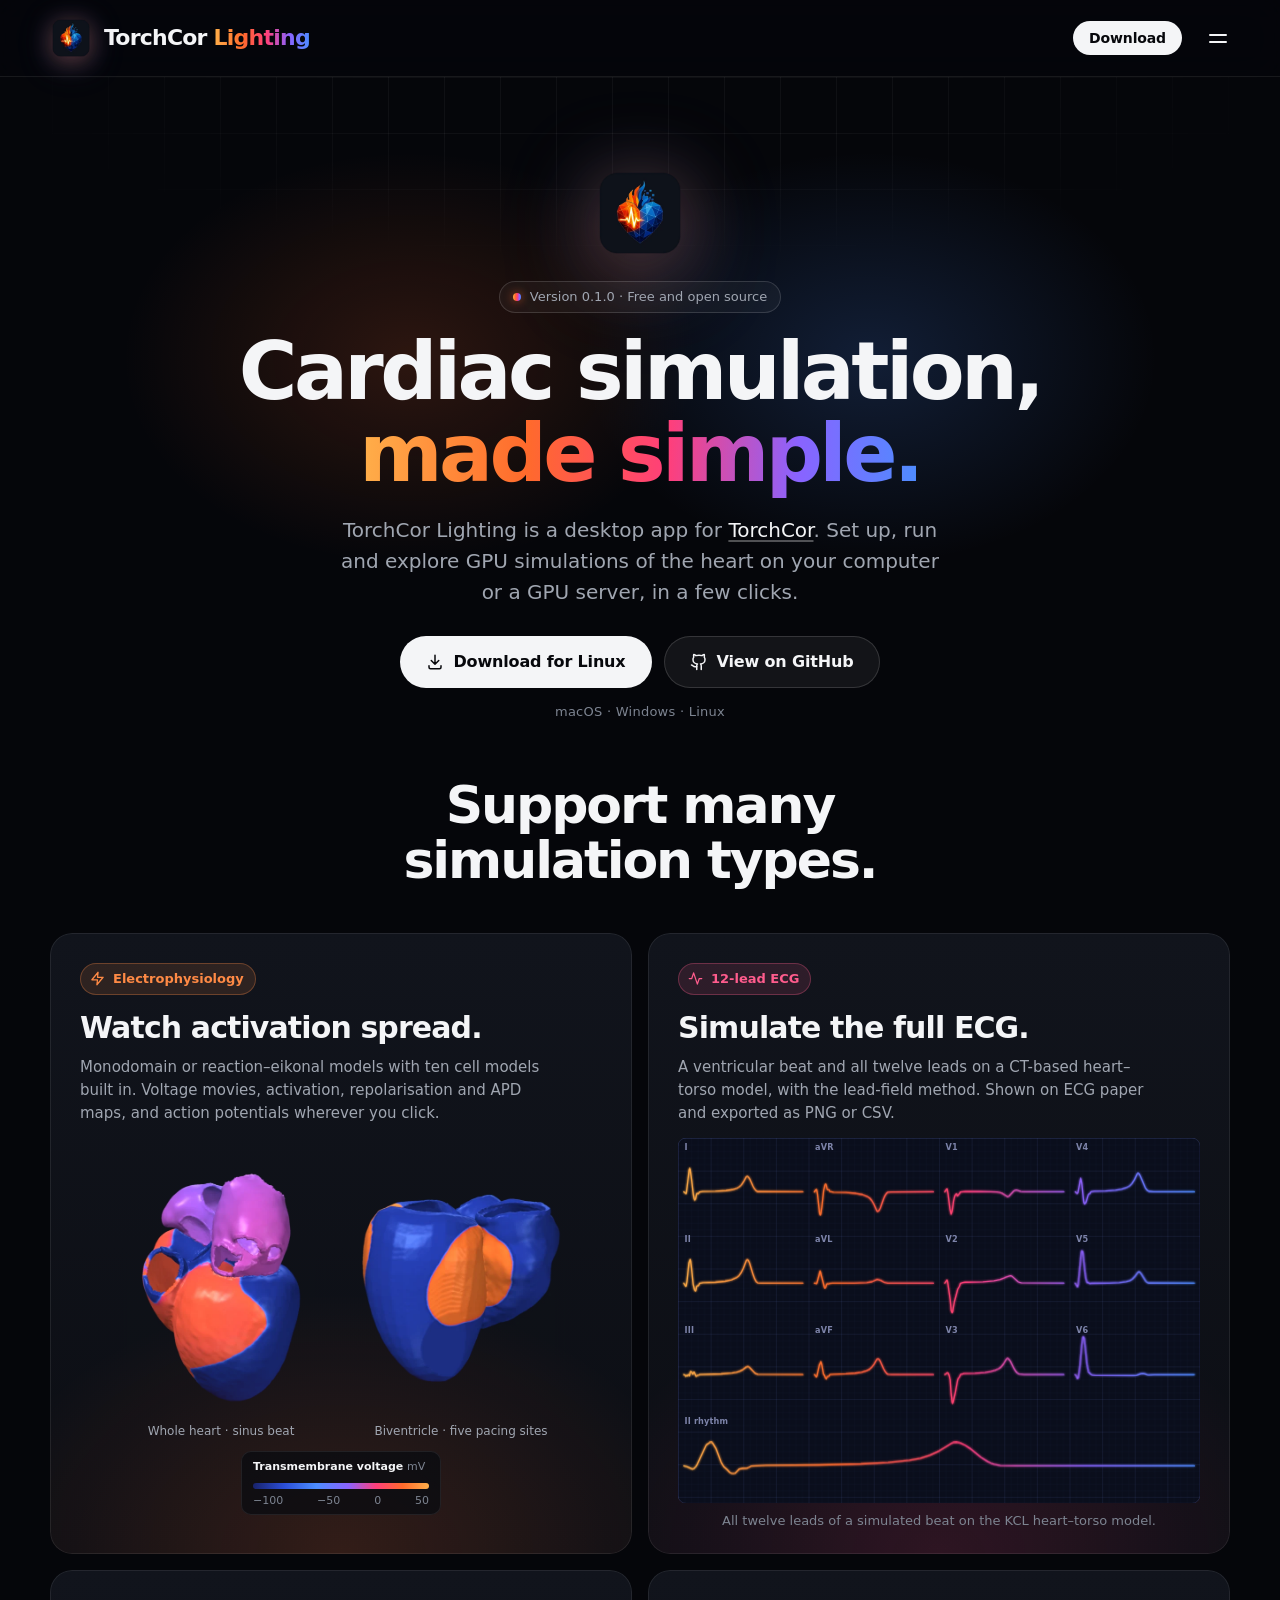
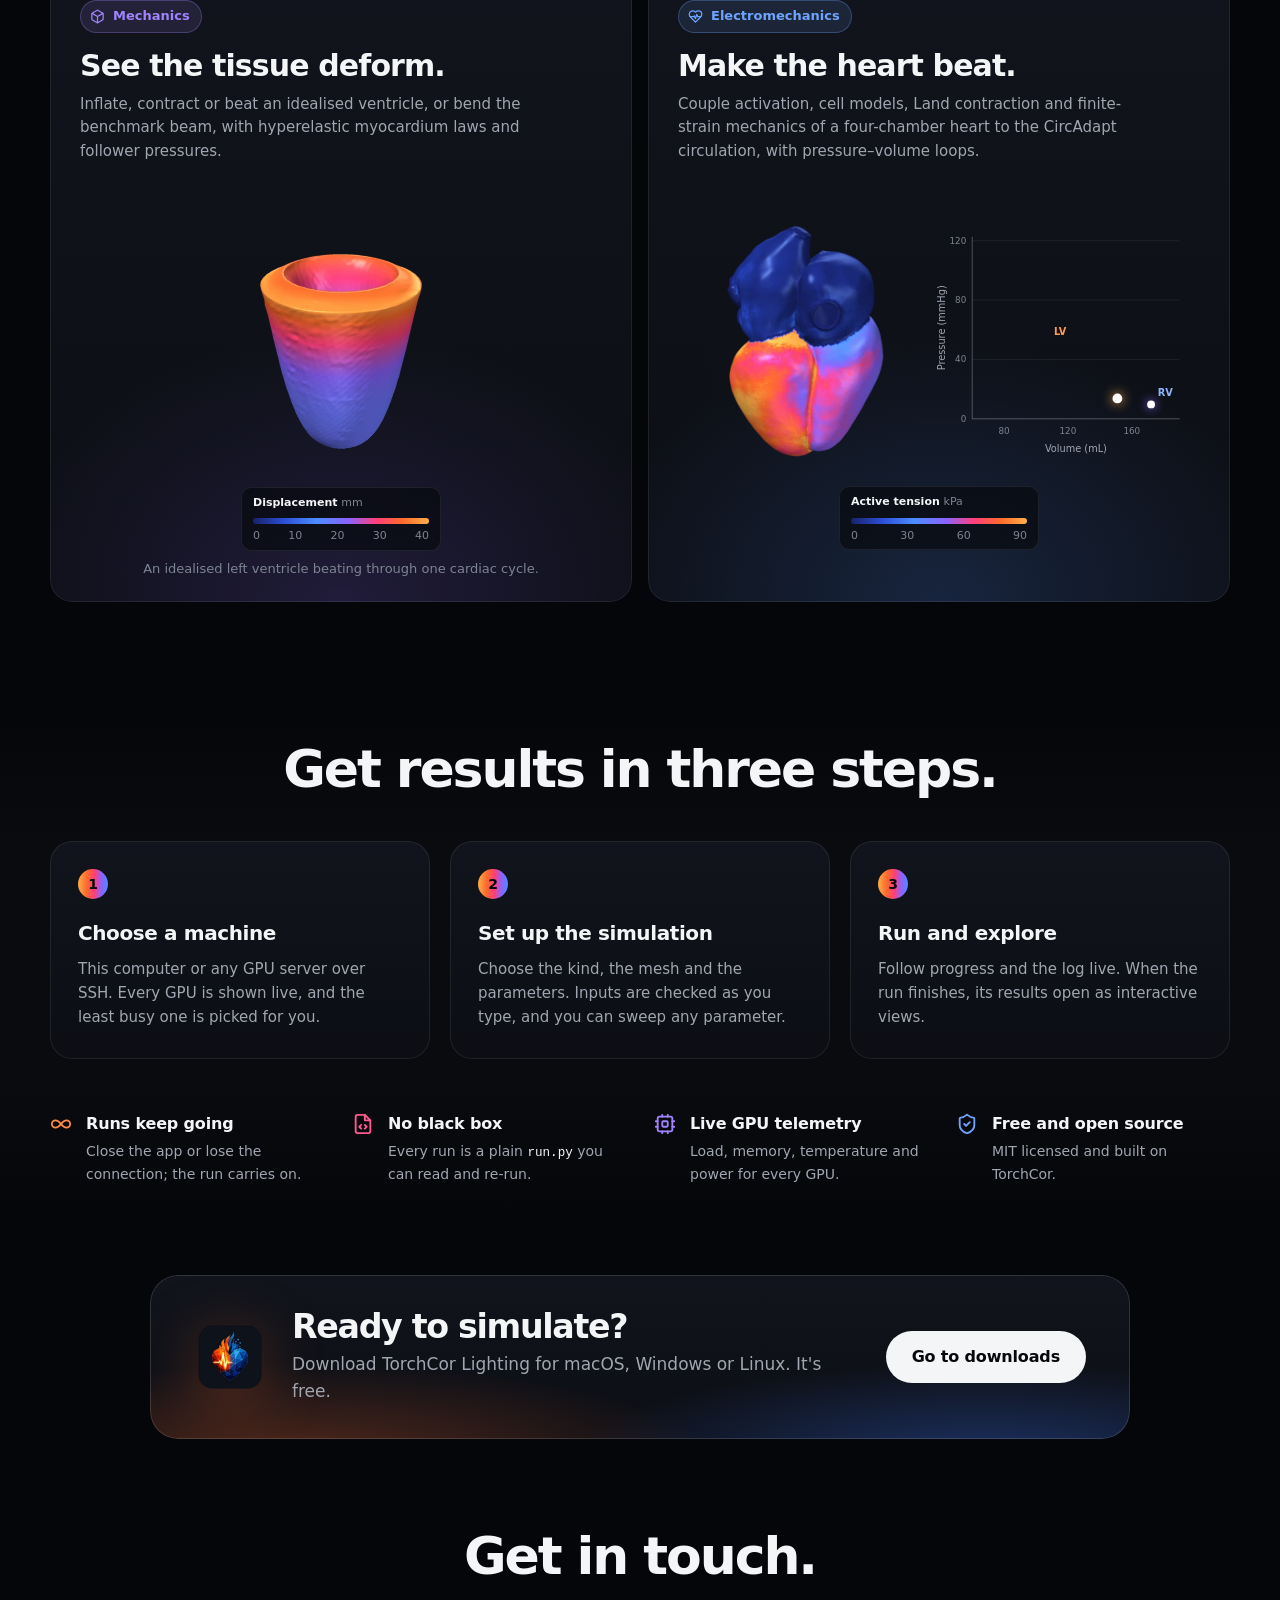
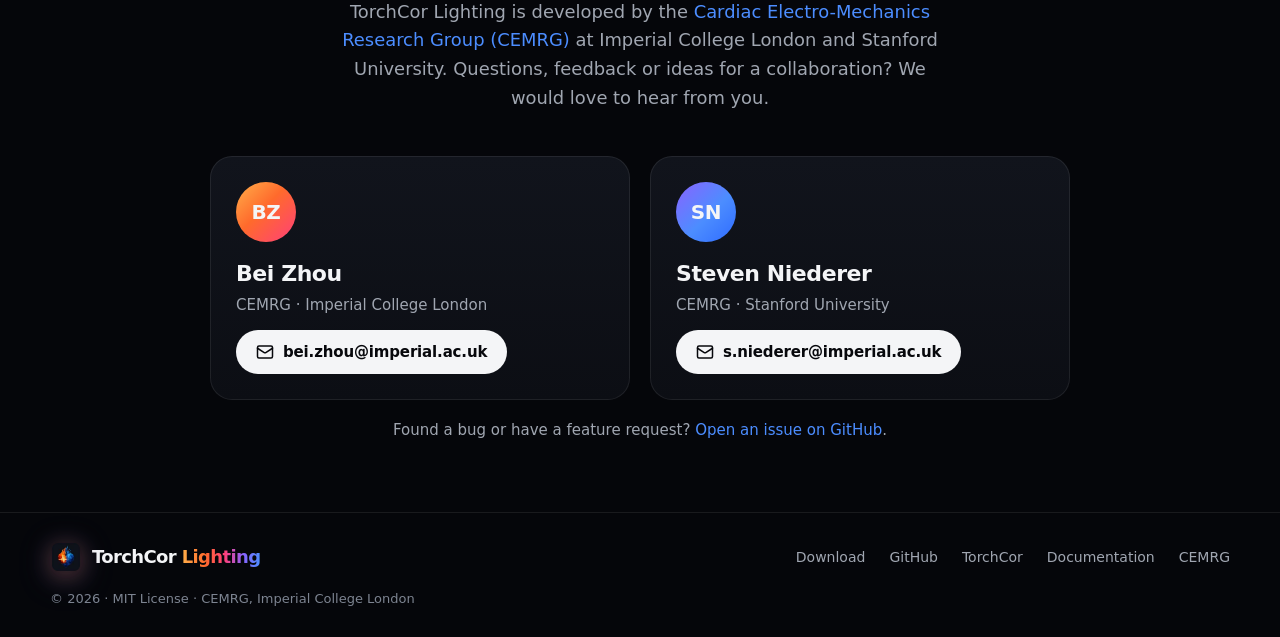
==== website/index.html @ b86e83a9 "TorchCor Lighting desktop app" ====
<!doctype html>
<html lang="en-GB">
<head>
  <meta charset="utf-8">
  <meta name="viewport" content="width=device-width, initial-scale=1">
  <title>TorchCor Lighting — Cardiac simulation, made simple</title>
  <meta name="description" content="TorchCor Lighting is a free desktop app for macOS, Windows and Linux to set up, run and explore GPU cardiac simulations with TorchCor: electrophysiology, 12-lead ECG, mechanics and electromechanics.">
  <meta name="theme-color" content="#05060a">
  <meta property="og:type" content="website">
  <meta property="og:title" content="TorchCor Lighting — Cardiac simulation, made simple">
  <meta property="og:description" content="A free desktop app to set up, run and explore GPU cardiac simulations with TorchCor.">
  <meta property="og:image" content="assets/img/og-image.jpg">
  <meta name="twitter:card" content="summary_large_image">
  <link rel="icon" type="image/png" sizes="32x32" href="assets/img/favicon-32.png">
  <link rel="icon" type="image/png" sizes="192x192" href="assets/img/favicon-192.png">
  <link rel="apple-touch-icon" href="assets/img/apple-touch-icon.png">
  <link rel="stylesheet" href="assets/css/style.css">
  <script src="assets/js/main.js" defer></script>
</head>
<body>
  <header class="nav">
    <div class="nav__inner">
      <a class="brand" href="index.html">
        <img class="brand__icon" src="assets/img/app-icon-128.webp" width="40" height="40" alt="">
        <span class="brand__name">TorchCor <span class="brand__accent">Lighting</span></span>
      </a>
      <nav class="nav__links" id="nav-links" aria-label="Main">
        <a href="#simulations">Simulations</a>
        <a href="#how">How it works</a>
        <a href="#contact">Contact</a>
        <a href="https://github.com/sagebei/torchcor_lighting">GitHub</a>
        <a class="nav__menu-only" href="download.html">Download</a>
      </nav>
      <a class="btn btn--sm" href="download.html">Download</a>
      <button class="nav__toggle" type="button" aria-expanded="false" aria-controls="nav-links" aria-label="Menu"><span></span><span></span></button>
    </div>
  </header>

  <main>
    <!-- Hero -->
    <section class="hero">
      <div class="container hero__inner">
        <img class="hero__icon" src="assets/img/app-icon-256.webp" width="104" height="104" alt="">
        <p class="pill"><span class="pill__dot"></span><span>Version <span data-version>0.1.0</span> · Free and open source</span></p>
        <h1 class="hero__title">Cardiac simulation,<br><span class="grad">made simple.</span></h1>
        <p class="hero__lead">
          TorchCor Lighting is a desktop app for <a href="https://github.com/sagebei/torchcor">TorchCor</a>.
          Set up, run and explore GPU simulations of the heart on your computer or a GPU server, in a few clicks.
        </p>
        <div class="hero__cta">
          <a class="btn btn--lg" href="download.html" data-hero-download>
            <svg class="i" viewBox="0 0 24 24" aria-hidden="true"><path d="M12 3v12m0 0-5-5m5 5 5-5M4 17v2a2 2 0 0 0 2 2h12a2 2 0 0 0 2-2v-2"/></svg>
            <span data-hero-label>Download</span>
          </a>
          <a class="btn btn--lg btn--ghost" href="https://github.com/sagebei/torchcor_lighting">
            <svg class="i" viewBox="0 0 24 24" aria-hidden="true"><path d="M15 22v-4a4.8 4.8 0 0 0-1-3.5c3 0 6-2 6-5.5.08-1.25-.27-2.48-1-3.5.28-1.15.28-2.35 0-3.5 0 0-1 0-3 1.5-2.64-.5-5.36-.5-8 0C6 2 5 2 5 2c-.3 1.15-.3 2.35 0 3.5A5.4 5.4 0 0 0 4 9c0 3.5 3 5.5 6 5.5-.39.49-.68 1.05-.85 1.65-.17.6-.22 1.23-.15 1.85v4"/><path d="M9 18c-4.51 2-5-2-7-2"/></svg>
            View on GitHub
          </a>
        </div>
        <p class="hero__platforms">macOS · Windows · Linux</p>
      </div>
    </section>

    <!-- Simulations -->
    <section class="section" id="simulations">
      <div class="container container--wide">
        <div class="head">
          <h2>Support many simulation types.</h2>
        </div>

        <div class="cards">
          <article class="card card--ep">
            <div class="card__text">
              <span class="tag tag--ep">
                <svg class="i" viewBox="0 0 24 24" aria-hidden="true"><path d="M13 2 3 14h9l-1 8 10-12h-9l1-8z"/></svg>
                Electrophysiology
              </span>
              <h3>Watch activation spread.</h3>
              <p>Monodomain or reaction–eikonal models with ten cell models built in. Voltage movies, activation, repolarisation and APD maps, and action potentials wherever you click.</p>
            </div>
            <figure class="card__art card__art--media">
              <div class="duo">
                <div class="duo__item">
                  <video class="sim-video" autoplay muted loop playsinline disablepictureinpicture preload="auto"
                         poster="assets/media/ep-heart-poster.webp" width="520" height="600"
                         aria-label="One sinus beat on a four-chamber heart: activation starts in the right atrium, spreads over both atria, then reaches the ventricles through the fascicles.">
                    <source src="assets/media/ep-heart.mp4" type="video/mp4">
                  </video>
                  <span class="duo__label">Whole heart · sinus beat</span>
                </div>
                <div class="duo__item">
                  <video class="sim-video" autoplay muted loop playsinline disablepictureinpicture preload="auto"
                         poster="assets/media/ep-biventricle-poster.webp" width="520" height="600"
                         aria-label="Activation spreading from five pacing sites over a 637,480-node biventricle, then repolarisation.">
                    <source src="assets/media/ep-biventricle.mp4" type="video/mp4">
                  </video>
                  <span class="duo__label">Biventricle · five pacing sites</span>
                </div>
              </div>
              <div class="legend" aria-hidden="true">
                <span class="legend__title">Transmembrane voltage <span>mV</span></span>
                <span class="legend__bar legend__bar--vm"></span>
                <span class="legend__ticks"><span>−100</span><span>−50</span><span>0</span><span>50</span></span>
              </div>
            </figure>
          </article>

          <article class="card card--ecg">
            <div class="card__text">
              <span class="tag tag--ecg">
                <svg class="i" viewBox="0 0 24 24" aria-hidden="true"><path d="M22 12h-4l-3 9L9 3l-3 9H2"/></svg>
                12-lead ECG
              </span>
              <h3>Simulate the full ECG.</h3>
              <p>A ventricular beat and all twelve leads on a CT-based heart–torso model, with the lead-field method. Shown on ECG paper and exported as PNG or CSV.</p>
            </div>
            <figure class="card__art card__art--media card__art--ecg">
              <svg class="ecg" viewBox="0 0 640 448" role="img" data-still="3.06"
     aria-labelledby="ecg-title">
  <title id="ecg-title">A simulated 12-lead ECG from TorchCor, drawn lead by lead on ECG paper</title>
  <defs>
    <pattern id="ecg-minor" width="8" height="8" patternUnits="userSpaceOnUse"><path d="M8 0H0V8" class="ecg__minor"/></pattern>
    <pattern id="ecg-major" width="40" height="40" patternUnits="userSpaceOnUse"><rect width="40" height="40" fill="url(#ecg-minor)"/><path d="M40 0H0V40" class="ecg__major"/></pattern>
    <linearGradient id="ecg-ink" gradientUnits="userSpaceOnUse" x1="0" y1="0" x2="640" y2="0"><stop offset="0" stop-color="#FFB04A"/><stop offset="0.3" stop-color="#FF6A2C"/><stop offset="0.55" stop-color="#FF3F7A"/><stop offset="0.78" stop-color="#8A63FF"/><stop offset="1" stop-color="#4C8DFF"/></linearGradient>
    <linearGradient id="ecg-pen-grad" x1="0" x2="1"><stop offset="0" stop-color="#ffffff" stop-opacity="0"/><stop offset="1" stop-color="#ffffff" stop-opacity=".85"/></linearGradient>
    <filter id="ecg-glow" x="-5%" y="-10%" width="110%" height="120%"><feGaussianBlur stdDeviation="1.6" result="b"/><feMerge><feMergeNode in="b"/><feMergeNode in="SourceGraphic"/></feMerge></filter>
    <clipPath id="ecg-col-0"><rect x="0" y="0" width="0" height="336"><animate attributeName="width" values="0;160;160" keyTimes="0;0.55;1" dur="5.2s" repeatCount="indefinite"/></rect></clipPath>
    <clipPath id="ecg-col-1"><rect x="160" y="0" width="0" height="336"><animate attributeName="width" values="0;160;160" keyTimes="0;0.55;1" dur="5.2s" repeatCount="indefinite"/></rect></clipPath>
    <clipPath id="ecg-col-2"><rect x="320" y="0" width="0" height="336"><animate attributeName="width" values="0;160;160" keyTimes="0;0.55;1" dur="5.2s" repeatCount="indefinite"/></rect></clipPath>
    <clipPath id="ecg-col-3"><rect x="480" y="0" width="0" height="336"><animate attributeName="width" values="0;160;160" keyTimes="0;0.55;1" dur="5.2s" repeatCount="indefinite"/></rect></clipPath>
    <clipPath id="ecg-rhythm"><rect x="0" y="336" width="0" height="112"><animate attributeName="width" values="0;640;640" keyTimes="0;0.55;1" dur="5.2s" repeatCount="indefinite"/></rect></clipPath>
  </defs>
  <rect class="ecg__paper" width="640" height="448" rx="10"/>
  <rect width="640" height="448" fill="url(#ecg-major)" rx="10"/>
  <text class="ecg__label" x="8" y="15">I</text><text class="ecg__label" x="168" y="15">aVR</text><text class="ecg__label" x="328" y="15">V1</text><text class="ecg__label" x="488" y="15">V4</text><text class="ecg__label" x="8" y="127">II</text><text class="ecg__label" x="168" y="127">aVL</text><text class="ecg__label" x="328" y="127">V2</text><text class="ecg__label" x="488" y="127">V5</text><text class="ecg__label" x="8" y="239">III</text><text class="ecg__label" x="168" y="239">aVF</text><text class="ecg__label" x="328" y="239">V3</text><text class="ecg__label" x="488" y="239">V6</text><text class="ecg__label" x="8" y="351">II rhythm</text>
  <g class="ecg__traces" filter="url(#ecg-glow)" stroke="url(#ecg-ink)">
    <animate attributeName="opacity" values="1;1;0" keyTimes="0;0.9;1" dur="5.2s" repeatCount="indefinite"/>
    <path clip-path="url(#ecg-col-0)" d="M7.0 66.0 L9.7 68.2 L10.2 66.8 L13.6 39.1 L14.3 37.3 L14.8 38.6 L16.2 48.5 L18.7 69.8 L19.7 74.7 L20.4 76.1 L21.4 74.7 L22.8 68.3 L23.5 67.9 L25.0 68.2 L26.2 66.3 L30.4 65.5 L45.7 65.3 L58.8 64.5 L66.6 63.3 L72.5 61.5 L75.1 59.9 L77.6 57.6 L80.2 53.7 L83.2 48.1 L84.6 46.9 L86.1 47.7 L87.8 50.1 L91.9 59.3 L93.6 62.3 L95.6 64.7 L97.3 65.7 L153.0 66.0"/>
    <path clip-path="url(#ecg-col-1)" d="M167.0 66.0 L169.2 63.3 L169.7 63.1 L169.9 63.5 L170.9 68.9 L173.3 91.0 L173.8 93.4 L174.5 94.6 L175.0 93.2 L176.2 85.2 L178.4 64.6 L179.9 57.8 L180.6 56.5 L181.1 56.6 L181.6 57.5 L182.8 62.9 L183.5 63.4 L185.0 63.4 L186.2 65.7 L190.6 66.6 L205.7 66.9 L218.1 67.9 L225.9 69.4 L231.7 71.6 L234.9 73.7 L237.3 76.5 L240.0 81.1 L243.4 88.8 L244.1 89.7 L244.9 90.0 L246.3 88.9 L247.8 86.2 L251.9 74.6 L253.6 70.8 L255.6 67.7 L257.3 66.5 L261.4 66.1 L313.0 66.0"/>
    <path clip-path="url(#ecg-col-2)" d="M327.0 66.0 L329.2 62.7 L329.7 62.4 L329.9 62.8 L330.9 67.9 L333.3 87.1 L334.8 93.4 L336.2 88.8 L337.7 77.2 L339.2 71.0 L340.4 69.1 L341.4 68.4 L342.1 70.5 L342.6 71.0 L345.0 68.3 L346.2 66.2 L352.3 65.7 L368.6 65.7 L382.7 65.9 L391.0 66.3 L394.4 66.9 L397.1 67.7 L404.1 72.1 L405.8 71.2 L411.4 65.1 L412.7 64.3 L414.1 63.9 L415.6 64.1 L420.2 65.6 L423.1 66.0 L473.0 66.0"/>
    <path clip-path="url(#ecg-col-3)" d="M487.0 66.0 L489.4 68.1 L490.2 67.0 L493.6 49.4 L495.0 55.9 L497.2 77.6 L497.7 79.7 L498.4 80.8 L500.1 78.9 L502.8 69.8 L503.5 69.0 L505.0 68.1 L506.2 66.0 L510.4 65.2 L524.0 64.9 L536.2 64.0 L543.7 62.8 L549.5 61.1 L553.4 59.0 L556.3 56.1 L559.5 51.2 L562.9 43.9 L563.9 43.0 L565.1 43.9 L566.6 46.4 L572.9 61.2 L575.1 64.1 L577.3 65.4 L583.1 65.9 L633.0 66.0"/>
    <path clip-path="url(#ecg-col-0)" d="M7.0 178.0 L9.4 181.9 L9.9 181.2 L10.9 175.7 L13.3 153.1 L14.8 148.9 L15.3 150.4 L16.2 157.1 L18.4 179.0 L20.1 186.0 L21.1 187.5 L21.6 187.2 L21.8 186.5 L22.8 182.0 L23.8 181.1 L25.0 181.0 L26.2 178.3 L30.6 177.3 L45.7 176.8 L57.6 175.6 L65.4 173.8 L71.5 171.2 L74.6 168.7 L77.3 165.1 L80.0 159.7 L83.4 150.7 L84.1 149.5 L84.9 149.1 L86.1 150.0 L87.5 152.9 L91.9 167.4 L93.9 172.7 L95.8 176.1 L97.5 177.5 L101.7 177.9 L153.0 178.0"/>
    <path clip-path="url(#ecg-col-1)" d="M167.0 178.0 L168.7 178.3 L169.4 178.0 L169.7 178.5 L170.2 177.7 L174.1 163.0 L174.5 163.9 L179.2 182.6 L179.9 184.1 L180.9 183.1 L182.1 179.5 L182.8 178.4 L184.8 178.8 L186.0 178.1 L189.4 177.8 L215.9 177.9 L231.2 177.3 L237.6 176.2 L244.1 173.3 L248.5 174.6 L253.1 177.1 L257.0 178.0 L313.0 178.0"/>
    <path clip-path="url(#ecg-col-2)" d="M327.0 178.0 L329.7 174.1 L330.4 176.1 L333.6 198.1 L334.8 211.3 L336.0 214.3 L336.5 213.4 L338.7 200.8 L342.8 185.5 L345.0 181.8 L346.2 178.2 L348.9 177.3 L351.8 176.9 L373.7 176.4 L387.1 175.2 L394.6 173.6 L399.3 171.9 L402.7 170.2 L407.5 168.9 L408.8 169.2 L410.0 170.0 L416.8 176.3 L418.5 177.1 L420.9 177.7 L473.0 178.0"/>
    <path clip-path="url(#ecg-col-3)" d="M487.0 178.0 L489.7 182.7 L490.6 179.8 L494.3 141.5 L495.0 138.2 L496.0 139.2 L496.5 141.3 L498.9 164.6 L500.1 172.7 L501.4 177.4 L502.6 176.9 L503.3 177.7 L505.2 178.4 L506.2 178.1 L527.9 177.9 L541.0 177.2 L549.5 176.1 L553.9 174.8 L556.8 173.1 L560.0 169.9 L563.7 164.6 L564.9 163.9 L566.1 164.5 L567.5 166.0 L573.4 175.5 L575.1 177.0 L577.0 177.8 L633.0 178.0"/>
    <path clip-path="url(#ecg-col-0)" d="M7.0 290.0 L8.5 290.8 L9.4 292.0 L9.7 291.3 L10.4 291.5 L11.1 291.3 L11.6 291.6 L12.4 290.3 L13.1 290.2 L14.1 291.3 L15.0 287.0 L15.5 286.2 L16.7 287.1 L18.0 289.6 L19.2 287.2 L19.7 287.1 L22.1 292.2 L24.3 290.8 L25.7 290.6 L26.2 290.0 L52.7 289.2 L65.9 288.2 L71.5 287.3 L75.4 286.1 L79.3 284.1 L83.6 280.8 L85.4 280.2 L86.3 280.4 L87.5 281.2 L94.1 288.2 L95.8 289.2 L97.8 289.8 L153.0 290.0"/>
    <path clip-path="url(#ecg-col-1)" d="M167.0 290.0 L168.2 291.1 L169.4 292.9 L170.2 291.8 L173.3 277.7 L174.1 277.0 L175.0 274.2 L176.2 277.9 L178.2 289.5 L178.4 290.0 L179.2 290.4 L180.6 294.0 L181.6 295.3 L182.8 292.8 L185.0 291.8 L186.2 290.1 L190.8 289.6 L205.7 289.1 L217.1 288.3 L224.9 287.2 L231.0 285.4 L234.2 283.9 L236.8 281.7 L240.0 277.7 L243.4 271.8 L244.4 270.9 L245.1 270.7 L246.3 271.4 L247.8 273.5 L251.9 282.8 L253.9 286.3 L255.8 288.7 L257.5 289.6 L261.7 289.9 L313.0 290.0"/>
    <path clip-path="url(#ecg-col-2)" d="M327.0 290.0 L328.2 289.4 L329.7 288.0 L330.9 288.0 L332.4 291.2 L333.6 296.7 L334.8 314.0 L336.0 323.8 L336.5 325.4 L337.2 323.7 L339.9 311.9 L342.8 296.5 L343.5 294.9 L345.0 293.1 L346.2 290.0 L350.6 288.7 L364.0 288.5 L376.4 287.5 L383.2 286.4 L388.8 284.9 L392.9 283.1 L395.9 280.8 L399.0 277.0 L402.4 271.3 L403.6 270.2 L405.1 270.8 L407.3 273.4 L411.9 282.7 L414.1 286.2 L416.1 288.3 L418.2 289.4 L424.3 289.9 L473.0 290.0"/>
    <path clip-path="url(#ecg-col-3)" d="M487.0 290.0 L488.0 291.3 L489.7 295.0 L490.2 294.8 L490.9 293.1 L492.8 279.1 L495.0 253.8 L496.2 244.7 L496.7 243.5 L497.2 244.0 L498.0 245.9 L498.4 248.6 L501.4 277.6 L503.1 286.2 L503.3 286.9 L505.7 289.4 L507.4 290.4 L510.8 290.8 L558.5 291.0 L562.4 290.7 L567.3 288.9 L569.5 288.5 L571.7 288.8 L575.1 290.0 L576.8 290.3 L584.1 290.0 L633.0 290.0"/>
    <path clip-path="url(#ecg-rhythm)" d="M7.0 402.0 L11.2 403.2 L17.4 405.9 L19.5 405.2 L21.6 403.1 L23.7 399.7 L34.1 377.1 L35.2 375.8 L38.3 373.8 L40.4 372.9 L41.4 373.3 L42.5 374.4 L46.6 381.1 L52.9 397.8 L56.0 403.0 L60.2 406.7 L63.3 410.0 L65.4 411.0 L67.5 411.5 L69.6 411.2 L70.6 410.5 L74.8 406.0 L79.0 405.1 L84.2 405.0 L87.3 403.6 L89.4 402.3 L108.2 401.3 L172.9 400.8 L224.0 399.6 L257.4 397.8 L283.5 395.2 L297.0 392.7 L308.5 389.1 L320.0 383.7 L334.6 374.7 L337.7 373.5 L340.9 373.1 L346.1 374.0 L352.3 376.9 L357.6 380.4 L371.1 391.4 L379.5 396.7 L383.6 398.7 L387.8 400.1 L395.1 401.5 L412.9 401.9 L633.0 402.0"/>
  </g>
  <rect class="ecg__pen" y="6" width="14" height="324" fill="url(#ecg-pen-grad)" opacity="0"><animate attributeName="x" values="-7;139;139" keyTimes="0;0.55;1" dur="5.2s" repeatCount="indefinite"/><animate attributeName="opacity" values="0.75;0.75;0;0" keyTimes="0;0.55;0.59;1" dur="5.2s" repeatCount="indefinite"/></rect><rect class="ecg__pen" y="6" width="14" height="324" fill="url(#ecg-pen-grad)" opacity="0"><animate attributeName="x" values="153;299;299" keyTimes="0;0.55;1" dur="5.2s" repeatCount="indefinite"/><animate attributeName="opacity" values="0.75;0.75;0;0" keyTimes="0;0.55;0.59;1" dur="5.2s" repeatCount="indefinite"/></rect><rect class="ecg__pen" y="6" width="14" height="324" fill="url(#ecg-pen-grad)" opacity="0"><animate attributeName="x" values="313;459;459" keyTimes="0;0.55;1" dur="5.2s" repeatCount="indefinite"/><animate attributeName="opacity" values="0.75;0.75;0;0" keyTimes="0;0.55;0.59;1" dur="5.2s" repeatCount="indefinite"/></rect><rect class="ecg__pen" y="6" width="14" height="324" fill="url(#ecg-pen-grad)" opacity="0"><animate attributeName="x" values="473;619;619" keyTimes="0;0.55;1" dur="5.2s" repeatCount="indefinite"/><animate attributeName="opacity" values="0.75;0.75;0;0" keyTimes="0;0.55;0.59;1" dur="5.2s" repeatCount="indefinite"/></rect><rect class="ecg__pen" y="342" width="14" height="100" fill="url(#ecg-pen-grad)" opacity="0"><animate attributeName="x" values="-7;619;619" keyTimes="0;0.55;1" dur="5.2s" repeatCount="indefinite"/><animate attributeName="opacity" values="0.75;0.75;0;0" keyTimes="0;0.55;0.59;1" dur="5.2s" repeatCount="indefinite"/></rect>
</svg>
              <figcaption>All twelve leads of a simulated beat on the KCL heart–torso model.</figcaption>
            </figure>
          </article>

          <article class="card card--mech">
            <div class="card__text">
              <span class="tag tag--mech">
                <svg class="i" viewBox="0 0 24 24" aria-hidden="true"><path d="M21 8a2 2 0 0 0-1-1.73l-7-4a2 2 0 0 0-2 0l-7 4A2 2 0 0 0 3 8v8a2 2 0 0 0 1 1.73l7 4a2 2 0 0 0 2 0l7-4A2 2 0 0 0 21 16Z"/><path d="m3.3 7 8.7 5 8.7-5M12 22V12"/></svg>
                Mechanics
              </span>
              <h3>See the tissue deform.</h3>
              <p>Inflate, contract or beat an idealised ventricle, or bend the benchmark beam, with hyperelastic myocardium laws and follower pressures.</p>
            </div>
            <figure class="card__art card__art--media">
              <video class="sim-video sim-video--single" autoplay muted loop playsinline disablepictureinpicture preload="auto"
                     poster="assets/media/mech-lv-poster.webp" width="520" height="600"
                     aria-label="An idealised left ventricle contracting and relaxing through one cardiac cycle, coloured by displacement.">
                <source src="assets/media/mech-lv.mp4" type="video/mp4">
              </video>
              <div class="legend" aria-hidden="true">
                <span class="legend__title">Displacement <span>mm</span></span>
                <span class="legend__bar legend__bar--disp"></span>
                <span class="legend__ticks"><span>0</span><span>10</span><span>20</span><span>30</span><span>40</span></span>
              </div>
              <figcaption>An idealised left ventricle beating through one cardiac cycle.</figcaption>
            </figure>
          </article>

          <article class="card card--em">
            <div class="card__text">
              <span class="tag tag--em">
                <svg class="i" viewBox="0 0 24 24" aria-hidden="true"><path d="M19 14c1.49-1.46 3-3.21 3-5.5A5.5 5.5 0 0 0 16.5 3c-1.76 0-3 .5-4.5 2-1.5-1.5-2.74-2-4.5-2A5.5 5.5 0 0 0 2 8.5c0 2.3 1.5 4.05 3 5.5l7 7Z"/><path d="M3.22 12H9.5l.5-1 2 4.5 2-7 1.5 3.5h5.27"/></svg>
                Electromechanics
              </span>
              <h3>Make the heart beat.</h3>
              <p>Couple activation, cell models, Land contraction and finite-strain mechanics of a four-chamber heart to the CircAdapt circulation, with pressure–volume loops.</p>
            </div>
            <figure class="card__art card__art--media">
              <div class="duo duo--em">
                <div class="duo__item">
                  <video class="sim-video" id="em-video" autoplay muted loop playsinline disablepictureinpicture preload="auto"
                         poster="assets/media/em-heart-poster.webp" width="520" height="600"
                         aria-label="A four-chamber heart beating through one cycle, coloured by active tension: the atria contract, then the ventricles contract and relax.">
                    <source src="assets/media/em-heart.mp4" type="video/mp4">
                  </video>
                </div>
                <div class="duo__item duo__item--pv">
                  <svg class="pv" id="pv-chart" viewBox="0 0 260 232" role="img" aria-label="Left and right ventricular pressure–volume loops of the same simulated beat">
                    <defs>
                      <linearGradient id="pv-ink-lv" gradientUnits="userSpaceOnUse" x1="60" y1="0" x2="200" y2="0"><stop offset="0" stop-color="#ffb04a"/><stop offset="0.55" stop-color="#ff6a2c"/><stop offset="1" stop-color="#ff3f7a"/></linearGradient>
                      <linearGradient id="pv-ink-rv" gradientUnits="userSpaceOnUse" x1="90" y1="0" x2="240" y2="0"><stop offset="0" stop-color="#8a63ff"/><stop offset="1" stop-color="#4c8dff"/></linearGradient>
                    </defs>
                    <g class="pv__grid"><line x1="38" x2="250" y1="135.3" y2="135.3"/><line x1="38" x2="250" y1="74.7" y2="74.7"/><line x1="38" x2="250" y1="14.0" y2="14.0"/><line class="pv__axis" x1="38" x2="250" y1="196" y2="196"/><line class="pv__axis" x1="38" x2="38" y1="10" y2="196"/></g>
                    <g class="pv__ticks"><text x="70.6" y="212" text-anchor="middle">80</text><text x="135.8" y="212" text-anchor="middle">120</text><text x="201.1" y="212" text-anchor="middle">160</text><text x="32" y="199.0" text-anchor="end">0</text><text x="32" y="138.3" text-anchor="end">40</text><text x="32" y="77.7" text-anchor="end">80</text><text x="32" y="17.0" text-anchor="end">120</text></g>
                    <text class="pv__title" x="144" y="230" text-anchor="middle">Volume (mL)</text>
                    <text class="pv__title" x="-103" y="10" transform="rotate(-90)" text-anchor="middle">Pressure (mmHg)</text>
                    <path class="pv__loop pv__loop--rv pv__prev" id="pv-rv-prev"/>
                    <path class="pv__loop pv__loop--lv pv__prev" id="pv-lv-prev"/>
                    <path class="pv__loop pv__loop--rv" id="pv-rv"/>
                    <path class="pv__loop pv__loop--lv" id="pv-lv"/>
                    <circle class="pv__dot pv__dot--rv" id="pv-dot-rv" r="4"/>
                    <circle class="pv__dot pv__dot--lv" id="pv-dot-lv" r="5"/>
                    <text class="pv__name pv__name--lv" id="pv-name-lv">LV</text>
                    <text class="pv__name pv__name--rv" id="pv-name-rv">RV</text>
                  </svg>
                </div>
              </div>
              <div class="legend" aria-hidden="true">
                <span class="legend__title">Active tension <span>kPa</span></span>
                <span class="legend__bar legend__bar--tension"></span>
                <span class="legend__ticks"><span>0</span><span>30</span><span>60</span><span>90</span></span>
              </div>
              <script type="application/json" id="pv-data">{"lv":{"V":[151.0,151.4,151.7,151.9,152.1,152.2,152.2,152.3,152.3,152.3,152.3,152.3,152.3,152.3,152.3,152.3,152.3,152.3,152.3,152.3,152.1,151.7,151.0,149.9,148.5,146.8,144.9,142.7,140.4,138.0,135.4,132.7,130.0,127.2,124.4,121.6,118.9,116.1,113.4,110.7,108.1,105.6,103.2,100.9,98.7,96.6,94.6,92.7,91.0,89.4,87.9,86.5,85.3,84.1,83.1,82.2,81.4,80.7,80.1,79.6,79.1,78.8,78.5,78.2,78.1,78.0,77.9,77.9,77.9,77.9,77.9,77.9,77.9,77.9,77.9,77.9,77.9,77.9,77.9,77.9,77.9,77.9,77.9,77.9,77.9,77.9,77.9,77.9,77.9,77.9,77.9,77.9,77.9,77.9,77.9,78.2,78.7,79.5,80.6,81.9,83.3,84.7,86.2,87.7,89.1,90.6,92.0,93.5,94.9,96.5,98.0,99.6,101.2,102.9,104.5,106.2,107.9,109.5,111.1,112.6,114.0,115.4,116.8,118.0,119.2,120.3,121.3,122.3,123.2,124.0,124.8,125.5,126.2,126.8,127.4,127.9,128.4,128.8,129.2,129.6,129.9,130.2,130.4,130.6,130.8,131.0,131.1,131.3,131.4,131.5,131.6,131.7,131.8,131.9,132.1,132.2,132.3,132.5,132.6,132.8,132.9,133.1,133.3,133.5,133.7,133.9,134.1,134.3,134.5,134.7,134.9,135.2,135.4,135.6,135.8,136.1,136.3,136.5,136.7,136.9,137.1,137.3,137.4,137.6,137.8,137.9,138.1,138.3,138.5,138.8,139.2,139.7,140.3,141.0,141.8,142.7,143.7,144.6,145.6,146.5,147.4,148.1,148.8,149.4,150.0,150.4,150.9,151.3,151.7],"p":[13.7,13.8,13.9,13.9,14.0,14.1,14.3,14.6,15.0,15.5,16.3,17.3,18.7,20.6,23.1,26.4,30.5,35.6,41.5,48.1,55.0,61.8,68.2,74.0,79.2,83.7,87.6,91.1,94.1,96.7,98.9,100.8,102.4,103.7,104.8,105.6,106.2,106.6,106.8,106.9,106.8,106.6,106.3,105.9,105.5,104.9,104.3,103.6,102.8,102.1,101.2,100.4,99.5,98.6,97.7,96.8,95.9,94.9,94.0,93.0,92.0,91.0,90.0,89.0,87.9,86.7,85.4,83.9,82.2,80.3,78.1,75.8,73.4,70.8,68.1,65.3,62.5,59.5,56.5,53.5,50.5,47.4,44.4,41.5,38.6,35.8,33.0,30.3,27.7,25.1,22.6,20.2,18.0,15.8,14.0,12.7,12.0,11.8,11.8,11.9,11.9,11.8,11.7,11.5,11.2,11.0,10.8,10.7,10.5,10.5,10.4,10.4,10.4,10.5,10.5,10.5,10.6,10.7,10.7,10.8,10.8,10.9,11.0,11.0,11.1,11.2,11.3,11.3,11.4,11.5,11.6,11.6,11.7,11.8,11.8,11.9,11.9,11.9,12.0,12.0,12.0,12.0,12.0,12.0,11.9,11.9,11.9,11.9,11.8,11.8,11.8,11.7,11.7,11.7,11.6,11.6,11.6,11.6,11.5,11.5,11.5,11.5,11.5,11.5,11.5,11.5,11.5,11.5,11.5,11.5,11.5,11.5,11.5,11.5,11.5,11.6,11.6,11.6,11.6,11.6,11.7,11.7,11.7,11.7,11.8,11.8,11.8,11.9,11.9,12.0,12.1,12.2,12.4,12.5,12.6,12.7,12.8,12.8,12.9,12.9,13.0,13.1,13.2,13.3,13.4,13.5,13.6,13.8,13.9]},"rv":{"V":[172.1,172.3,172.4,172.5,172.5,172.5,172.5,172.5,172.5,172.5,172.5,172.5,172.5,172.5,172.5,172.5,172.5,172.5,172.4,172.1,171.4,170.3,168.8,166.8,164.5,161.7,158.7,155.4,152.0,148.4,144.9,141.3,137.7,134.2,130.8,127.5,124.4,121.3,118.5,115.8,113.2,110.9,108.7,106.8,105.0,103.5,102.1,100.9,99.9,99.1,98.4,97.8,97.3,96.9,96.6,96.3,96.1,95.9,95.8,95.7,95.6,95.5,95.5,95.5,95.5,95.5,95.5,95.5,95.5,95.5,95.5,95.5,95.5,95.5,95.5,95.5,95.5,95.5,95.5,95.5,95.5,95.5,95.6,95.9,96.3,96.9,97.6,98.5,99.4,100.4,101.4,102.5,103.6,104.7,105.9,107.1,108.3,109.6,110.9,112.1,113.4,114.7,116.1,117.4,118.8,120.2,121.7,123.2,124.6,126.1,127.5,128.9,130.2,131.5,132.7,133.9,135.1,136.1,137.2,138.2,139.1,140.0,140.9,141.7,142.5,143.3,144.0,144.7,145.4,146.0,146.5,147.0,147.5,147.9,148.3,148.6,148.9,149.2,149.4,149.6,149.8,150.0,150.2,150.3,150.4,150.5,150.7,150.8,150.9,151.0,151.1,151.1,151.2,151.3,151.4,151.5,151.6,151.7,151.8,151.9,152.0,152.2,152.3,152.4,152.6,152.7,152.9,153.0,153.2,153.4,153.5,153.7,153.9,154.0,154.2,154.4,154.5,154.7,154.8,155.0,155.1,155.3,155.4,155.6,155.7,155.9,156.0,156.3,156.6,157.0,157.5,158.1,158.9,159.7,160.6,161.6,162.5,163.5,164.4,165.3,166.1,166.9,167.7,168.5,169.2,169.8,170.3,170.7,171.0],"p":[9.7,9.8,9.8,9.8,9.9,9.9,9.9,9.9,10.0,10.1,10.2,10.5,10.9,11.5,12.3,13.4,14.9,16.7,18.8,21.0,23.1,24.9,26.5,27.7,28.6,29.2,29.6,29.8,29.9,29.8,29.7,29.5,29.2,28.9,28.6,28.2,27.7,27.3,26.7,26.2,25.6,25.0,24.5,23.9,23.4,23.0,22.6,22.3,22.1,21.9,21.8,21.8,21.7,21.7,21.7,21.6,21.6,21.5,21.4,21.3,21.1,20.9,20.7,20.4,20.1,19.7,19.3,18.8,18.3,17.8,17.1,16.5,15.8,15.0,14.3,13.5,12.7,11.8,11.0,10.1,9.2,8.4,7.8,7.3,7.0,6.9,6.8,6.8,6.7,6.7,6.6,6.5,6.3,6.2,6.1,6.1,6.2,6.2,6.3,6.4,6.4,6.4,6.4,6.4,6.4,6.5,6.5,6.6,6.7,6.8,6.9,7.0,7.0,7.1,7.1,7.2,7.2,7.3,7.3,7.4,7.4,7.5,7.5,7.6,7.7,7.7,7.8,7.8,7.9,7.9,8.0,8.0,8.0,8.1,8.1,8.1,8.1,8.1,8.1,8.1,8.1,8.1,8.1,8.1,8.1,8.1,8.1,8.1,8.0,8.0,8.0,8.0,8.0,8.0,7.9,7.9,7.9,7.9,7.9,7.9,7.9,7.9,7.9,7.9,7.9,7.9,7.9,7.9,8.0,8.0,8.0,8.0,8.0,8.0,8.1,8.1,8.1,8.1,8.1,8.2,8.2,8.2,8.2,8.2,8.3,8.3,8.3,8.4,8.4,8.5,8.6,8.6,8.7,8.8,8.9,8.9,9.0,9.0,9.1,9.1,9.2,9.2,9.3,9.4,9.4,9.5,9.5,9.6,9.6]},"frames":{"lvV":[151.0,151.5,151.9,152.2,152.3,152.3,152.3,152.3,152.3,152.3,152.3,152.3,152.3,152.2,151.5,150.0,147.7,144.8,141.5,137.7,133.7,129.6,125.3,121.0,116.8,112.6,108.6,104.8,101.2,97.8,94.7,91.9,89.4,87.1,85.2,83.5,82.1,80.9,80.0,79.2,78.7,78.3,78.1,77.9,77.9,77.9,77.9,77.9,77.9,77.9,77.9,77.9,77.9,77.9,77.9,77.9,77.9,77.9,77.9,77.9,77.9,77.9,78.1,79.0,80.6,82.6,84.8,87.1,89.3,91.5,93.7,96.0,98.4,100.9,103.4,106.0,108.5,110.9,113.2,115.4,117.4,119.2,120.9,122.4,123.7,124.9,126.0,126.9,127.8,128.5,129.2,129.7,130.1,130.5,130.8,131.0,131.3,131.4,131.6,131.8,132.0,132.1,132.3,132.6,132.8,133.1,133.3,133.6,133.9,134.3,134.6,134.9,135.3,135.6,136.0,136.3,136.6,136.9,137.2,137.5,137.7,138.0,138.2,138.6,139.1,139.9,141.0,142.2,143.7,145.2,146.6,147.8,148.9,149.8,150.5,151.2],"lvp":[13.7,13.8,13.9,14.1,14.3,14.8,15.7,17.0,19.1,22.5,27.6,34.7,43.9,54.4,64.7,73.9,81.5,87.7,92.8,96.9,100.1,102.6,104.5,105.7,106.5,106.9,106.8,106.5,106.0,105.2,104.3,103.2,102.1,100.8,99.5,98.1,96.7,95.2,93.8,92.3,90.8,89.2,87.5,85.6,83.3,80.5,77.2,73.5,69.5,65.2,60.8,56.2,51.6,46.9,42.4,38.0,33.7,29.5,25.6,21.8,18.2,15.0,12.7,11.9,11.8,11.9,11.8,11.5,11.2,10.9,10.6,10.5,10.4,10.4,10.5,10.5,10.6,10.7,10.8,10.9,11.0,11.1,11.2,11.3,11.5,11.6,11.7,11.8,11.8,11.9,11.9,12.0,12.0,12.0,11.9,11.9,11.9,11.8,11.8,11.7,11.7,11.6,11.6,11.5,11.5,11.5,11.5,11.5,11.5,11.5,11.5,11.5,11.5,11.5,11.6,11.6,11.6,11.7,11.7,11.7,11.7,11.8,11.9,12.0,12.1,12.3,12.5,12.6,12.8,12.8,12.9,13.0,13.2,13.4,13.5,13.7],"rvV":[172.1,172.4,172.5,172.5,172.5,172.5,172.5,172.5,172.5,172.5,172.5,172.5,172.3,171.5,169.7,166.9,163.1,158.6,153.5,148.1,142.6,137.2,131.9,126.8,122.1,117.7,113.7,110.1,107.0,104.4,102.2,100.4,99.1,98.0,97.3,96.7,96.3,96.0,95.8,95.6,95.5,95.5,95.5,95.5,95.5,95.5,95.5,95.5,95.5,95.5,95.5,95.5,95.5,95.5,95.8,96.4,97.4,98.7,100.2,101.8,103.5,105.2,107.0,108.9,110.9,112.8,114.8,116.9,119.0,121.2,123.4,125.7,127.8,129.9,131.9,133.7,135.5,137.1,138.6,140.0,141.3,142.6,143.7,144.8,145.7,146.6,147.4,148.0,148.5,149.0,149.4,149.7,150.0,150.2,150.4,150.6,150.8,150.9,151.1,151.2,151.3,151.5,151.6,151.8,152.0,152.1,152.3,152.6,152.8,153.0,153.3,153.5,153.8,154.0,154.3,154.5,154.8,155.0,155.2,155.5,155.7,155.9,156.2,156.7,157.4,158.4,159.7,161.1,162.5,164.0,165.3,166.6,167.8,168.9,169.9,170.6],"rvp":[9.7,9.8,9.8,9.9,9.9,9.9,10.1,10.4,11.0,12.1,13.8,16.4,19.6,22.9,25.7,27.7,28.9,29.6,29.9,29.8,29.6,29.2,28.7,28.1,27.4,26.6,25.7,24.8,24.0,23.2,22.6,22.2,21.9,21.8,21.7,21.7,21.6,21.5,21.4,21.1,20.8,20.5,20.0,19.4,18.7,17.8,16.8,15.8,14.7,13.5,12.2,10.9,9.5,8.3,7.4,7.0,6.8,6.8,6.7,6.5,6.3,6.2,6.1,6.2,6.3,6.4,6.4,6.4,6.4,6.5,6.7,6.8,6.9,7.0,7.1,7.2,7.3,7.3,7.4,7.5,7.6,7.7,7.7,7.8,7.9,8.0,8.0,8.1,8.1,8.1,8.1,8.1,8.1,8.1,8.1,8.1,8.1,8.0,8.0,8.0,8.0,7.9,7.9,7.9,7.9,7.9,7.9,7.9,7.9,7.9,8.0,8.0,8.0,8.0,8.1,8.1,8.1,8.2,8.2,8.2,8.3,8.3,8.4,8.4,8.5,8.7,8.8,8.9,9.0,9.0,9.1,9.2,9.3,9.4,9.5,9.5]}}</script>
            </figure>
          </article>
        </div>

      </div>
    </section>

    <!-- How it works -->
    <section class="section section--alt" id="how">
      <div class="container container--wide">
        <div class="head">
          <h2>Get results in three steps.</h2>
        </div>

        <ol class="steps">
          <li class="step">
            <span class="step__num">1</span>
            <h3>Choose a machine</h3>
            <p>This computer or any GPU server over SSH. Every GPU is shown live, and the least busy one is picked for you.</p>
          </li>
          <li class="step">
            <span class="step__num">2</span>
            <h3>Set up the simulation</h3>
            <p>Choose the kind, the mesh and the parameters. Inputs are checked as you type, and you can sweep any parameter.</p>
          </li>
          <li class="step">
            <span class="step__num">3</span>
            <h3>Run and explore</h3>
            <p>Follow progress and the log live. When the run finishes, its results open as interactive views.</p>
          </li>
        </ol>

        <ul class="perks">
          <li>
            <svg class="i" viewBox="0 0 24 24" aria-hidden="true"><path d="M12 12c-2-2.67-4-4-6-4a4 4 0 1 0 0 8c2 0 4-1.33 6-4Zm0 0c2 2.67 4 4 6 4a4 4 0 0 0 0-8c-2 0-4 1.33-6 4Z"/></svg>
            <div><h3>Runs keep going</h3><p>Close the app or lose the connection; the run carries on.</p></div>
          </li>
          <li>
            <svg class="i" viewBox="0 0 24 24" aria-hidden="true"><path d="M14 2H6a2 2 0 0 0-2 2v16a2 2 0 0 0 2 2h12a2 2 0 0 0 2-2V8z"/><path d="M14 2v6h6M10 13l-2 2 2 2m4-4 2 2-2 2"/></svg>
            <div><h3>No black box</h3><p>Every run is a plain <code>run.py</code> you can read and re-run.</p></div>
          </li>
          <li>
            <svg class="i" viewBox="0 0 24 24" aria-hidden="true"><rect x="4" y="4" width="16" height="16" rx="2"/><rect x="9" y="9" width="6" height="6" rx="1"/><path d="M15 2v2M15 20v2M2 15h2M2 9h2M20 15h2M20 9h2M9 2v2M9 20v2"/></svg>
            <div><h3>Live GPU telemetry</h3><p>Load, memory, temperature and power for every GPU.</p></div>
          </li>
          <li>
            <svg class="i" viewBox="0 0 24 24" aria-hidden="true"><path d="M20 13c0 5-3.5 7.5-7.66 8.95a1 1 0 0 1-.67-.01C7.5 20.5 4 18 4 13V6a1 1 0 0 1 1-1c2 0 4.5-1.2 6.24-2.72a1.17 1.17 0 0 1 1.52 0C14.51 3.81 17 5 19 5a1 1 0 0 1 1 1z"/><path d="m9 12 2 2 4-4"/></svg>
            <div><h3>Free and open source</h3><p>MIT licensed and built on TorchCor.</p></div>
          </li>
        </ul>
      </div>
    </section>

    <!-- Download CTA -->
    <section class="section section--cta">
      <div class="container">
        <div class="cta">
          <img src="assets/img/app-icon-128.webp" width="80" height="80" loading="lazy" alt="">
          <h2>Ready to simulate?</h2>
          <p>Download TorchCor Lighting for macOS, Windows or Linux. It's free.</p>
          <div class="hero__cta">
            <a class="btn btn--lg" href="download.html">Go to downloads</a>
          </div>
        </div>
      </div>
    </section>

    <!-- Contact -->
    <section class="section section--contact" id="contact">
      <div class="container">
        <div class="head">
          <h2>Get in touch.</h2>
          <p class="head__lead">TorchCor Lighting is developed by the <a href="https://www.cemrg.co.uk/">Cardiac Electro-Mechanics Research Group (CEMRG)</a> at Imperial College London and Stanford University. Questions, feedback or ideas for a collaboration? We would love to hear from you.</p>
        </div>
        <div class="contact">
          <div class="contact__grid">
            <div class="contact__card">
              <div class="avatar" aria-hidden="true">BZ</div>
              <div class="contact__who">
                <h3>Bei Zhou</h3>
                <p>CEMRG · Imperial College London</p>
              </div>
              <a class="btn" href="mailto:bei.zhou@imperial.ac.uk">
                <svg class="i" viewBox="0 0 24 24" aria-hidden="true"><rect x="2" y="4" width="20" height="16" rx="2"/><path d="m22 7-8.97 5.7a1.94 1.94 0 0 1-2.06 0L2 7"/></svg>
                bei.zhou@imperial.ac.uk
              </a>
            </div>
            <div class="contact__card">
              <div class="avatar avatar--blue" aria-hidden="true">SN</div>
              <div class="contact__who">
                <h3>Steven Niederer</h3>
                <p>CEMRG · Stanford University</p>
              </div>
              <a class="btn" href="mailto:s.niederer@imperial.ac.uk">
                <svg class="i" viewBox="0 0 24 24" aria-hidden="true"><rect x="2" y="4" width="20" height="16" rx="2"/><path d="m22 7-8.97 5.7a1.94 1.94 0 0 1-2.06 0L2 7"/></svg>
                s.niederer@imperial.ac.uk
              </a>
            </div>
          </div>
          <p class="contact__more">Found a bug or have a feature request? <a href="https://github.com/sagebei/torchcor_lighting/issues">Open an issue on GitHub</a>.</p>
        </div>
      </div>
    </section>
  </main>

  <footer class="footer">
    <div class="container container--wide footer__inner">
      <a class="brand brand--footer" href="index.html">
        <img class="brand__icon" src="assets/img/app-icon-64.webp" width="30" height="30" alt="" loading="lazy">
        <span class="brand__name">TorchCor <span class="brand__accent">Lighting</span></span>
      </a>
      <nav class="footer__links" aria-label="Footer">
        <a href="download.html">Download</a>
        <a href="https://github.com/sagebei/torchcor_lighting">GitHub</a>
        <a href="https://github.com/sagebei/torchcor">TorchCor</a>
        <a href="https://torchcor.readthedocs.io/en/latest/">Documentation</a>
        <a href="https://www.cemrg.co.uk/">CEMRG</a>
      </nav>
      <p class="footer__legal">© 2026 · MIT License · CEMRG, Imperial College London</p>
    </div>
  </footer>
</body>
</html>
---- website/assets/css/style.css ----
/* TorchCor Lighting website */

:root {
  --bg: #05060a;
  --surface: #0c0e14;
  --surface-2: #11141c;
  --border: rgba(255, 255, 255, 0.08);
  --border-2: rgba(255, 255, 255, 0.14);
  --text: #f4f5f7;
  --muted: #a0a6b1;
  --faint: #7d8491;
  /* brand palette: the "Lighting" gradient */
  --amber: #ffb04a;
  --orange: #ff6a2c;
  --rose: #ff3f7a;
  --violet: #8a63ff;
  --blue: #4c8dff;
  --grad: linear-gradient(92deg, var(--amber) 0%, var(--orange) 30%, var(--rose) 55%, var(--violet) 78%, var(--blue) 100%);
  /* the same colours as a low-to-high scale: videos, ECG and legends (tools/render.py BRAND) */
  --brand-map: linear-gradient(90deg, #18226a 0%, #2c4fd8 18%, #4c8dff 36%, #8a63ff 54%, #ff3f7a 70%, #ff6a2c 85%, #ffb04a 100%);
  --radius: 22px;
  --gutter: clamp(20px, 4vw, 40px);
  --font: Inter, -apple-system, BlinkMacSystemFont, "Segoe UI Variable Text", "Segoe UI", system-ui, Roboto, "Helvetica Neue", Arial, sans-serif;
  --mono: ui-monospace, "SF Mono", SFMono-Regular, "JetBrains Mono", Menlo, Consolas, monospace;
  --ease: cubic-bezier(0.16, 1, 0.3, 1);
  color-scheme: dark;
}

*, *::before, *::after { box-sizing: border-box; }
html { scroll-padding-top: 92px; -webkit-text-size-adjust: 100%; }
@media (prefers-reduced-motion: no-preference) { html { scroll-behavior: smooth; } }
body {
  margin: 0;
  background: var(--bg);
  color: var(--text);
  font-family: var(--font);
  font-size: 16px;
  line-height: 1.6;
  -webkit-font-smoothing: antialiased;
  -moz-osx-font-smoothing: grayscale;
  overflow-x: clip;
}
img, svg { display: block; max-width: 100%; }
img { height: auto; }
h1, h2, h3, p, ul, ol, pre { margin: 0; }
ul, ol { padding: 0; list-style: none; }
a { color: inherit; text-decoration: none; }
p a, li a { color: var(--blue); }
p a:hover, li a:hover { text-decoration: underline; text-underline-offset: 3px; }
button { font: inherit; color: inherit; background: none; border: 0; padding: 0; cursor: pointer; }
code, pre { font-family: var(--mono); }
:focus-visible { outline: 2px solid var(--blue); outline-offset: 3px; border-radius: 8px; }
::selection { background: rgba(255, 122, 47, 0.4); }

.i { width: 18px; height: 18px; flex: none; fill: none; stroke: currentColor; stroke-width: 2; stroke-linecap: round; stroke-linejoin: round; }

.container { width: 100%; max-width: calc(980px + 2 * var(--gutter)); margin-inline: auto; padding-inline: var(--gutter); }
.container--wide { max-width: calc(1180px + 2 * var(--gutter)); }

.grad {
  background: var(--grad);
  -webkit-background-clip: text;
  background-clip: text;
  color: transparent;
  -webkit-text-fill-color: transparent;
}

/* ---------- Buttons ---------- */
.btn {
  display: inline-flex; align-items: center; justify-content: center; gap: 9px;
  min-height: 44px; padding: 0 20px;
  border-radius: 999px;
  background: var(--text); color: #07080c;
  font-size: 15px; font-weight: 600; letter-spacing: -0.01em; white-space: nowrap;
  transition: transform 0.2s var(--ease), background-color 0.2s, box-shadow 0.2s;
}
.btn:hover { background: #fff; transform: translateY(-1px); box-shadow: 0 8px 30px -8px rgba(255, 255, 255, 0.35); }
.btn:active { transform: translateY(0); }
.btn--lg { min-height: 52px; padding: 0 26px; font-size: 16px; }
.btn--sm { min-height: 34px; padding: 0 16px; font-size: 14px; }
.btn--ghost { background: rgba(255, 255, 255, 0.06); color: var(--text); box-shadow: inset 0 0 0 1px var(--border-2); }
.btn--ghost:hover { background: rgba(255, 255, 255, 0.11); box-shadow: inset 0 0 0 1px var(--border-2); }
.btn--block { width: 100%; justify-content: space-between; }
.btn__note { font-weight: 500; font-size: 13px; opacity: 0.6; }
.btn__note [data-size]:not(:empty)::before { content: " · "; }

.more { display: inline-flex; align-items: center; gap: 6px; color: var(--blue); font-weight: 500; }
.more::after { content: "→"; transition: transform 0.2s var(--ease); }
.more:hover::after { transform: translateX(3px); }

/* ---------- Navigation ---------- */
.nav {
  position: sticky; top: 0; z-index: 50;
  background: rgba(5, 6, 10, 0.72);
  -webkit-backdrop-filter: saturate(180%) blur(18px);
  backdrop-filter: saturate(180%) blur(18px);
  border-bottom: 1px solid var(--border);
}
.nav__inner {
  max-width: calc(1180px + 2 * var(--gutter)); margin: 0 auto; padding: 0 var(--gutter);
  height: 76px; display: flex; align-items: center; gap: 16px; position: relative;
}
.brand { display: inline-flex; align-items: center; gap: 12px; font-size: 22px; font-weight: 700; letter-spacing: -0.035em; line-height: 1; white-space: nowrap; }
.brand__icon {
  width: 42px; height: 42px; flex: none;
  filter: drop-shadow(0 4px 12px rgba(255, 106, 44, 0.35)) drop-shadow(0 4px 14px rgba(60, 120, 255, 0.28));
  transition: transform 0.35s var(--ease);
}
.brand:hover .brand__icon { transform: rotate(-6deg) scale(1.06); }
.brand__name { padding-bottom: 1px; }
.brand__accent {
  font-weight: 600;
  background: var(--grad); -webkit-background-clip: text; background-clip: text;
  color: transparent; -webkit-text-fill-color: transparent;
}
.brand--footer { font-size: 18px; gap: 10px; }
.brand--footer .brand__icon { width: 32px; height: 32px; }
.nav__menu-only { display: none; }
.nav .btn--sm { margin-left: auto; }
/* the section links live in a small dropdown under the menu icon, at every width */
.nav__links {
  position: absolute; top: calc(100% + 6px); right: var(--gutter);
  display: none; flex-direction: column; min-width: 240px; padding: 8px;
  border-radius: 16px; background: #0c0e14;   /* solid, so the page doesn't ghost through */
  box-shadow: 0 0 0 1px var(--border-2), 0 24px 60px -20px rgba(0, 0, 0, 0.85);
}
.nav.is-open .nav__links { display: flex; animation: menu-in 0.22s var(--ease); }
.nav__links a { padding: 11px 14px; border-radius: 10px; font-size: 15px; color: var(--text); transition: background-color 0.2s; }
.nav__links a:hover { background: rgba(255, 255, 255, 0.07); }
@keyframes menu-in { from { opacity: 0; transform: translateY(-6px); } to { opacity: 1; transform: none; } }
.nav__toggle { display: block; position: relative; width: 40px; height: 40px; margin-right: -8px; border-radius: 10px; transition: background-color 0.2s; }
.nav__toggle:hover { background: rgba(255, 255, 255, 0.07); }
.nav__toggle span { position: absolute; left: 11px; right: 11px; height: 1.5px; background: var(--text); border-radius: 2px; transition: transform 0.3s var(--ease), top 0.3s var(--ease); }
.nav__toggle span:first-child { top: 16px; }
.nav__toggle span:last-child { top: 23px; }
.nav.is-open .nav__toggle span:first-child { top: 19.5px; transform: rotate(45deg); }
.nav.is-open .nav__toggle span:last-child { top: 19.5px; transform: rotate(-45deg); }

/* ---------- Hero ---------- */
.hero { position: relative; padding: clamp(44px, 7vw, 96px) 0 clamp(12px, 2vw, 24px); text-align: center; isolation: isolate; }
.hero::after {
  content: ""; position: absolute; inset: 0; z-index: -2; pointer-events: none;
  background:
    radial-gradient(ellipse 32% 44% at 32% 42%, rgba(255, 106, 44, 0.16), transparent 70%),
    radial-gradient(ellipse 32% 44% at 68% 42%, rgba(76, 141, 255, 0.18), transparent 70%);
}
.hero::before {
  /* faint grid that fades out */
  content: ""; position: absolute; inset: 0 0 35% 0; z-index: -1;
  background-image:
    linear-gradient(rgba(255, 255, 255, 0.045) 1px, transparent 1px),
    linear-gradient(90deg, rgba(255, 255, 255, 0.045) 1px, transparent 1px);
  background-size: 56px 56px;
  background-position: center top;
  -webkit-mask-image: radial-gradient(ellipse 70% 60% at 50% 0%, #000 30%, transparent 75%);
  mask-image: radial-gradient(ellipse 70% 60% at 50% 0%, #000 30%, transparent 75%);
}
.hero__inner { display: flex; flex-direction: column; align-items: center; }
.hero__icon {
  width: 92px; height: auto; margin-bottom: 22px;
  filter: drop-shadow(0 14px 40px rgba(255, 106, 44, 0.35)) drop-shadow(0 10px 40px rgba(76, 141, 255, 0.3));
}
.pill {
  display: inline-flex; align-items: center; gap: 9px;
  padding: 6px 14px; border-radius: 999px;
  font-size: 13px; font-weight: 500; color: var(--muted);
  background: rgba(255, 255, 255, 0.04); box-shadow: inset 0 0 0 1px var(--border-2);
}
.pill__dot { width: 8px; height: 8px; border-radius: 50%; background: var(--grad); box-shadow: 0 0 10px rgba(255, 106, 44, 0.65); }
.hero__title {
  margin-top: 18px;
  font-size: clamp(42px, 7vw, 80px); line-height: 1.02; font-weight: 750; letter-spacing: -0.045em;
}
.hero__lead { max-width: 620px; margin-top: 20px; font-size: clamp(17px, 1.6vw, 20px); line-height: 1.55; color: var(--muted); }
.hero__lead a { color: var(--text); text-decoration: underline; text-decoration-color: rgba(255, 255, 255, 0.3); text-underline-offset: 3px; }
.hero__cta { display: flex; flex-wrap: wrap; justify-content: center; gap: 12px; margin-top: 28px; }
.hero__platforms { margin-top: 14px; font-size: 13px; color: var(--faint); letter-spacing: 0.02em; }

/* ---------- Sections ---------- */
.section { padding: clamp(44px, 5.5vw, 72px) 0; position: relative; }
.section--tight { padding-top: 24px; }
.section--cta { padding-block: clamp(8px, 1.5vw, 20px); }
#simulations { padding-top: clamp(16px, 2.5vw, 32px); }
.section--alt { background: linear-gradient(180deg, transparent, rgba(255, 255, 255, 0.025) 30%, rgba(255, 255, 255, 0.025) 70%, transparent); }
.head { text-align: center; max-width: 760px; margin: 0 auto clamp(28px, 3.5vw, 44px); }
.cta h2 { margin-top: 14px; }
.head h2, .cta h2 { font-size: clamp(32px, 4.2vw, 52px); line-height: 1.06; font-weight: 750; letter-spacing: -0.04em; }
.head h2 { text-wrap: balance; }
.head__lead { margin: 14px auto 0; max-width: 600px; font-size: clamp(17px, 1.4vw, 19px); color: var(--muted); }

/* ---------- Simulation cards ---------- */
.cards { display: grid; grid-template-columns: repeat(2, minmax(0, 1fr)); gap: 16px; }
.card {
  --glow: rgba(255, 255, 255, 0.06);
  position: relative; overflow: hidden; display: flex; flex-direction: column;
  padding: 30px 30px 0;
  border-radius: var(--radius);
  background: radial-gradient(ellipse 90% 60% at 50% 100%, var(--glow), transparent 70%), linear-gradient(180deg, var(--surface-2), var(--surface));
  box-shadow: inset 0 0 0 1px var(--border);
  transition: box-shadow 0.3s, transform 0.4s var(--ease);
}
.card:hover { box-shadow: inset 0 0 0 1px var(--border-2); transform: translateY(-3px); }
.card--ep { --glow: rgba(255, 106, 44, 0.16); --tag: #ff8a45; }
.card--ecg { --glow: rgba(255, 63, 122, 0.14); --tag: #ff5c8d; }
.card--mech { --glow: rgba(138, 99, 255, 0.16); --tag: #a283ff; }
.card--em { --glow: rgba(76, 141, 255, 0.18); --tag: #6ea4ff; }
.tag {
  display: inline-flex; align-items: center; gap: 8px;
  padding: 6px 12px 6px 10px; border-radius: 999px;
  font-size: 13px; font-weight: 600; color: var(--tag);
  background: color-mix(in srgb, var(--tag) 12%, transparent);
  box-shadow: inset 0 0 0 1px color-mix(in srgb, var(--tag) 30%, transparent);
}
.tag .i { width: 15px; height: 15px; }
.card h3 { margin-top: 16px; font-size: clamp(24px, 2.4vw, 30px); line-height: 1.15; font-weight: 700; letter-spacing: -0.03em; }
.card p { margin-top: 10px; color: var(--muted); max-width: 470px; font-size: 15px; line-height: 1.55; }
.card__art { margin-top: auto; padding-top: 28px; display: flex; justify-content: center; align-items: flex-end; min-height: 260px; }

/* Card visuals rendered from TorchCor results */
.card__art--media { position: relative; flex: 1 0 auto; flex-direction: column; align-items: center; justify-content: center; margin: 0; padding: 12px 0 22px; min-height: 0; }
.card__art--media figcaption { margin-top: 8px; font-size: 13px; color: var(--faint); text-align: center; }
.sim-video {
  display: block; width: 100%; height: auto; aspect-ratio: 520 / 600;
  mix-blend-mode: lighten; /* the dark backdrop of the render melts into the card */
  -webkit-mask-image: linear-gradient(90deg, transparent, #000 10%, #000 90%, transparent), linear-gradient(180deg, transparent, #000 6%, #000 92%, transparent);
  -webkit-mask-composite: source-in;
  mask-image: linear-gradient(90deg, transparent, #000 10%, #000 90%, transparent), linear-gradient(180deg, transparent, #000 6%, #000 92%, transparent);
  mask-composite: intersect;
}
.sim-video--single { width: min(100%, 262px); }
.duo { display: grid; grid-template-columns: repeat(2, minmax(0, 1fr)); gap: 10px; width: 100%; max-width: 470px; align-items: end; }
.duo--em { grid-template-columns: minmax(0, 1fr) minmax(0, 1.08fr); align-items: center; max-width: 500px; }
.duo__item { display: flex; flex-direction: column; align-items: center; min-width: 0; }
.duo__label { margin-top: 2px; font-size: 12px; font-weight: 500; color: var(--muted); text-align: center; }
.legend {
  width: 200px; margin-top: 10px; padding: 9px 12px 7px;
  border-radius: 10px; background: rgba(8, 10, 16, 0.72); box-shadow: inset 0 0 0 1px var(--border);
  font-size: 11px; line-height: 1.3;
}
.legend__title { display: block; font-weight: 600; color: var(--text); }
.legend__title span { font-weight: 400; color: var(--faint); }
.legend__bar { display: block; height: 6px; margin-top: 8px; border-radius: 3px; background: var(--brand-map); }
.legend__ticks { display: flex; justify-content: space-between; margin-top: 5px; color: var(--faint); font-variant-numeric: tabular-nums; }

/* ECG paper (the traces sweep in with SMIL, see the inline SVG) */
.card__art--ecg { flex: 1 0 auto; justify-content: center; }
.ecg { display: block; width: 100%; height: auto; }
.ecg__paper { fill: #0a0e1c; stroke: rgba(124, 146, 255, 0.2); stroke-width: 1; }
.ecg__minor { fill: none; stroke: rgba(124, 146, 255, 0.07); stroke-width: 0.6; }
.ecg__major { fill: none; stroke: rgba(124, 146, 255, 0.16); stroke-width: 0.9; }
.ecg__traces path { fill: none; stroke-width: 1.6; stroke-linejoin: round; stroke-linecap: round; }
.ecg__label { fill: rgba(196, 204, 255, 0.62); font: 600 10px var(--font); letter-spacing: 0.02em; }

/* Pressure-volume loops of the EM beat (dots follow the video, see main.js) */
.pv { display: block; width: 100%; height: auto; overflow: visible; }
.pv__grid line { stroke: rgba(255, 255, 255, 0.07); stroke-width: 1; }
.pv__grid .pv__axis { stroke: rgba(255, 255, 255, 0.28); }
.pv__ticks text { fill: var(--faint); font: 9px var(--font); }
.pv__title { fill: var(--muted); font: 500 10px var(--font); }
.pv__loop { fill: none; stroke-width: 2.2; stroke-linejoin: round; stroke-linecap: round; }
.pv__loop--lv { stroke: url(#pv-ink-lv); filter: drop-shadow(0 0 6px rgba(255, 106, 44, 0.45)); }
.pv__loop--rv { stroke: url(#pv-ink-rv); stroke-width: 1.8; filter: drop-shadow(0 0 5px rgba(138, 99, 255, 0.4)); }
/* the loop just completed fades out while the next beat draws its own */
.pv__prev { opacity: 0; }
.pv__prev.is-fading { animation: pv-fade 0.9s ease-out; }
@keyframes pv-fade { from { opacity: 0.85; } to { opacity: 0; } }
.pv__dot { fill: #fff; }
.pv__dot--lv { filter: drop-shadow(0 0 6px #ffb04a); }
.pv__dot--rv { filter: drop-shadow(0 0 5px #8a63ff); }
.pv__name { font: 700 10px var(--font); }
.pv__name--lv { fill: #ff9a52; }
.pv__name--rv { fill: #8fb4ff; }


/* ---------- How it works ---------- */
.steps { display: grid; grid-template-columns: repeat(3, minmax(0, 1fr)); gap: 20px; counter-reset: step; }
.step {
  position: relative; padding: 28px 28px 30px;
  border-radius: var(--radius);
  background: linear-gradient(180deg, var(--surface-2), var(--surface));
  box-shadow: inset 0 0 0 1px var(--border);
}
.step__num {
  display: inline-grid; place-items: center; width: 30px; height: 30px; margin: 0;
  border-radius: 50%; font-size: 14px; font-weight: 700; color: #07080c; background: var(--grad);
}
.step h3 { margin: 18px 0 0; font-size: 20px; font-weight: 700; letter-spacing: -0.02em; }
.step p { margin: 8px 0 0; color: var(--muted); font-size: 15px; }

.perks { display: grid; grid-template-columns: repeat(4, minmax(0, 1fr)); gap: 28px; margin-top: clamp(32px, 4vw, 52px); }
.perks li { display: flex; gap: 14px; }
.perks .i { width: 22px; height: 22px; margin-top: 2px; }
.perks li:nth-child(1) .i { color: #ff8a45; }
.perks li:nth-child(2) .i { color: #ff5c8d; }
.perks li:nth-child(3) .i { color: #a283ff; }
.perks li:nth-child(4) .i { color: #6ea4ff; }
.perks h3 { font-size: 16px; font-weight: 650; letter-spacing: -0.01em; }
.perks p { margin-top: 4px; font-size: 14px; color: var(--muted); }
.perks code, .extra code { font-size: 0.9em; color: var(--text); }

/* ---------- CTA ---------- */
.cta {
  position: relative; overflow: hidden; text-align: center;
  padding: clamp(40px, 5vw, 64px) var(--gutter);
  border-radius: 28px;
  background:
    radial-gradient(ellipse 60% 80% at 15% 110%, rgba(255, 106, 44, 0.28), transparent 70%),
    radial-gradient(ellipse 60% 80% at 85% 110%, rgba(60, 120, 255, 0.32), transparent 70%),
    linear-gradient(180deg, var(--surface-2), var(--surface));
  box-shadow: inset 0 0 0 1px var(--border-2);
  display: flex; flex-direction: column; align-items: center;
}
.cta img { margin-bottom: 8px; filter: drop-shadow(0 10px 30px rgba(255, 106, 44, 0.3)); }
.cta p { margin-top: 10px; color: var(--muted); font-size: 17px; }
.cta .hero__cta { margin-top: 22px; }
@media (min-width: 861px) {
  /* a slim banner on wide screens: icon and text left, button right */
  .cta {
    display: grid; grid-template-columns: auto 1fr auto; grid-template-rows: auto auto;
    column-gap: 26px; align-items: center; text-align: left; padding: 34px 44px;
  }
  .cta img { grid-row: 1 / 3; width: 72px; height: 72px; margin: 0; }
  .cta h2 { grid-column: 2; margin: 0; align-self: end; font-size: clamp(28px, 2.6vw, 36px); }
  .cta p { grid-column: 2; margin-top: 6px; align-self: start; }
  .cta .hero__cta { grid-column: 3; grid-row: 1 / 3; margin: 0; }
}

/* ---------- Contact ---------- */
.contact { max-width: 860px; margin: 0 auto; }
.contact__grid { display: grid; grid-template-columns: repeat(2, minmax(0, 1fr)); gap: 20px; }
.contact__card {
  display: flex; flex-direction: column; align-items: flex-start; gap: 14px;
  padding: 26px; border-radius: var(--radius);
  background: linear-gradient(180deg, var(--surface-2), var(--surface));
  box-shadow: inset 0 0 0 1px var(--border);
}
.contact__card .btn { margin-top: auto; }
.avatar {
  display: grid; place-items: center; flex: none;
  width: 60px; height: 60px; border-radius: 50%;
  background: linear-gradient(135deg, #ffb04a, #ff6a2c 45%, #ff3f7a);
  font-weight: 700; font-size: 20px; letter-spacing: -0.02em;
}
.avatar--blue { background: linear-gradient(135deg, #8a63ff, #4c8dff 55%, #2f6bff); }
.contact__who h3 { font-size: 22px; font-weight: 700; letter-spacing: -0.02em; }
.contact__who p { margin-top: 2px; color: var(--muted); font-size: 15px; line-height: 1.5; }
.contact__more { margin-top: 18px; text-align: center; color: var(--muted); font-size: 15px; }

/* ---------- Footer ---------- */
.footer { border-top: 1px solid var(--border); padding: 28px 0; }
.footer__inner { display: flex; flex-wrap: wrap; align-items: center; gap: 16px 32px; }
.footer__links { display: flex; flex-wrap: wrap; gap: 8px 24px; margin-left: auto; font-size: 14px; color: var(--muted); }
.footer__links a:hover { color: var(--text); }
.footer__legal { width: 100%; font-size: 13px; color: var(--faint); }

/* ---------- Download page ---------- */
.dl-hero { position: relative; isolation: isolate; text-align: center; padding: clamp(56px, 8vw, 96px) 0 clamp(40px, 5vw, 56px); }
.dl-hero::before {
  content: ""; position: absolute; inset: -64px 0 0; z-index: -1;
  background:
    radial-gradient(ellipse 40% 50% at 35% 20%, rgba(255, 106, 44, 0.18), transparent 70%),
    radial-gradient(ellipse 40% 50% at 65% 20%, rgba(60, 120, 255, 0.22), transparent 70%);
}
.dl-hero .hero__icon { margin: 0 auto 26px; width: 96px; }
.dl-hero__title { font-size: clamp(38px, 5.6vw, 64px); line-height: 1.05; font-weight: 750; letter-spacing: -0.045em; }
.dl-hero__meta { margin-top: 16px; color: var(--muted); font-size: 17px; }
.dl-hero__cta { margin-top: 32px; display: flex; flex-direction: column; align-items: center; gap: 12px; }
.dl-hero__cta[hidden] { display: none; }
.dl-hero__sub { font-size: 14px; color: var(--faint); }

.platforms { padding-bottom: clamp(56px, 7vw, 88px); }
.platforms__grid { display: grid; grid-template-columns: repeat(3, minmax(0, 1fr)); gap: 20px; align-items: stretch; }
.platform {
  position: relative; display: flex; flex-direction: column;
  padding: 32px 28px 26px; border-radius: var(--radius);
  background: linear-gradient(180deg, var(--surface-2), var(--surface));
  box-shadow: inset 0 0 0 1px var(--border);
}
.platform.is-recommended {
  background:
    linear-gradient(180deg, #131826, #0c0f18) padding-box,
    linear-gradient(140deg, rgba(255, 122, 47, 0.8), rgba(255, 63, 122, 0.5) 45%, rgba(76, 141, 255, 0.9)) border-box;
  border: 1px solid transparent;
  box-shadow: 0 30px 80px -40px rgba(76, 141, 255, 0.6);
}
.platform__badge {
  position: absolute; top: 20px; right: 20px; display: none;
  padding: 4px 10px; border-radius: 999px; font-size: 12px; font-weight: 600;
  color: #b9d2ff; background: rgba(76, 141, 255, 0.15);
}
.platform.is-recommended .platform__badge { display: inline-block; }
.platform__logo { width: 40px; height: 40px; fill: var(--text); }
.platform__logo--line { fill: none; stroke: var(--text); stroke-width: 1.8; stroke-linecap: round; stroke-linejoin: round; }
.platform__name { margin-top: 20px; font-size: 26px; font-weight: 700; letter-spacing: -0.03em; }
.platform__req { margin-top: 6px; color: var(--muted); font-size: 14px; line-height: 1.5; min-height: 3em; }
.platform__buttons { display: grid; gap: 10px; margin-top: 22px; }
.platform__steps { counter-reset: s; display: grid; gap: 10px; margin-top: 24px; padding-top: 22px; border-top: 1px solid var(--border); font-size: 14px; color: var(--muted); line-height: 1.5; }
.platform__steps li { counter-increment: s; position: relative; padding-left: 32px; }
.platform__steps li::before {
  content: counter(s); position: absolute; left: 0; top: 0;
  display: grid; place-items: center; width: 22px; height: 22px; border-radius: 50%;
  font-size: 12px; font-weight: 700; color: var(--text); background: rgba(255, 255, 255, 0.08);
}
.platform__steps b { color: var(--text); font-weight: 600; }
.platform__sum { margin-top: auto; padding-top: 22px; font-size: 13px; color: var(--faint); }
.platform__sum a { color: var(--muted); text-decoration: underline; text-decoration-color: rgba(255, 255, 255, 0.25); text-underline-offset: 3px; }
.platform__sum a:hover { color: var(--text); }
.platforms__note { margin-top: 24px; text-align: center; font-size: 14px; color: var(--faint); }

.extras { display: grid; grid-template-columns: repeat(2, minmax(0, 1fr)); gap: 20px; }
.extra { padding: 32px; border-radius: var(--radius); background: rgba(255, 255, 255, 0.025); box-shadow: inset 0 0 0 1px var(--border); }
.extra h2 { font-size: 22px; font-weight: 700; letter-spacing: -0.02em; }
.extra > p { margin-top: 8px; color: var(--muted); font-size: 15px; }
.code { margin-top: 20px; border-radius: 14px; overflow: hidden; background: #030406; box-shadow: inset 0 0 0 1px var(--border); }
.code__bar { display: flex; align-items: center; justify-content: space-between; padding: 8px 10px 8px 16px; border-bottom: 1px solid var(--border); font-size: 12px; color: var(--faint); }
.code pre { padding: 16px 18px; font-size: 13px; line-height: 1.8; white-space: pre-wrap; overflow-wrap: anywhere; }
.code__muted { color: var(--faint); user-select: none; }
.copy {
  min-height: 28px; padding: 0 12px;
  border-radius: 999px; font-size: 13px; font-weight: 600;
  background: rgba(255, 255, 255, 0.08); box-shadow: inset 0 0 0 1px var(--border-2);
  transition: background-color 0.2s;
}
.copy:hover { background: rgba(255, 255, 255, 0.14); }
.copy.is-done { color: #8fb4ff; }
.checks { display: grid; gap: 10px; margin: 18px 0 22px; font-size: 15px; }
.checks li { position: relative; padding-left: 28px; }
.checks li::before {
  content: ""; position: absolute; left: 0; top: 4px; width: 18px; height: 18px; border-radius: 50%;
  background: rgba(76, 141, 255, 0.14); box-shadow: inset 0 0 0 1px rgba(76, 141, 255, 0.45);
}
.checks li::after {
  content: ""; position: absolute; left: 6.5px; top: 8px; width: 5px; height: 8px;
  border-right: 2px solid #8fb4ff; border-bottom: 2px solid #8fb4ff; transform: rotate(45deg);
}
.all-releases { margin-top: 40px; text-align: center; }

/* ---------- Entrance animation (CSS only, nothing hidden without support) ---------- */
@media (prefers-reduced-motion: no-preference) {
  .hero__inner > *, .dl-hero .container > * { animation: rise 0.9s var(--ease) both; }
  .hero__inner > :nth-child(2), .dl-hero .container > :nth-child(2) { animation-delay: 0.06s; }
  .hero__inner > :nth-child(3), .dl-hero .container > :nth-child(3) { animation-delay: 0.12s; }
  .hero__inner > :nth-child(4), .dl-hero .container > :nth-child(4) { animation-delay: 0.18s; }
  .hero__inner > :nth-child(n+5) { animation-delay: 0.24s; }
  @supports (animation-timeline: view()) {
    .card, .step, .perks li, .cta, .contact__card, .platform, .extra {
      animation: rise linear both;
      animation-timeline: view();
      animation-range: entry 0% entry 40%;
    }
  }
}
@keyframes rise { from { opacity: 0; transform: translateY(24px); } to { opacity: 1; transform: none; } }

/* ---------- Responsive ---------- */
@media (max-width: 1024px) {
  .perks { grid-template-columns: repeat(2, minmax(0, 1fr)); }
  .platforms__grid { grid-template-columns: 1fr; max-width: 560px; margin-inline: auto; }
  .platform.is-recommended { order: -1; }
  .platform__req { min-height: 0; }
}
@media (max-width: 860px) {
  .cards, .steps, .extras { grid-template-columns: 1fr; }
  .card { padding: 26px 22px 0; }
  .card__art { min-height: 0; }
  .card__art img { max-height: 260px; }
  .card__art--wide, .card--em .card__art { padding-bottom: 28px; }
  .sim-video--single { width: min(100%, 280px); }
}
@media (max-width: 760px) {
  .nav__inner { gap: 14px; }
  .perks { grid-template-columns: 1fr; gap: 24px; }
  .hero::after {
    background:
      radial-gradient(ellipse 75% 26% at 28% 40%, rgba(255, 106, 44, 0.15), transparent 70%),
      radial-gradient(ellipse 75% 26% at 72% 40%, rgba(76, 141, 255, 0.17), transparent 70%);
  }
  .contact__grid { grid-template-columns: 1fr; }
  .duo--em { grid-template-columns: 1fr; gap: 4px; }
  .duo--em .duo__item { max-width: 300px; margin-inline: auto; width: 100%; }
  .contact__card .btn { width: 100%; }
  .footer__links { margin-left: 0; }
}
@media (max-width: 480px) {
  .brand { font-size: 19px; gap: 10px; }
  .brand__icon { width: 36px; height: 36px; }
  .nav .btn--sm { display: none; }
  .nav.is-open .nav__menu-only { display: block; }
  .nav__toggle { margin-left: auto; }
  .nav__links { left: var(--gutter); }
  .nav__links a { font-size: 16px; padding: 13px 14px; }
}
@media (max-width: 420px) {
  .hero__cta .btn { width: 100%; }
  .extra { padding: 24px 20px; }
}
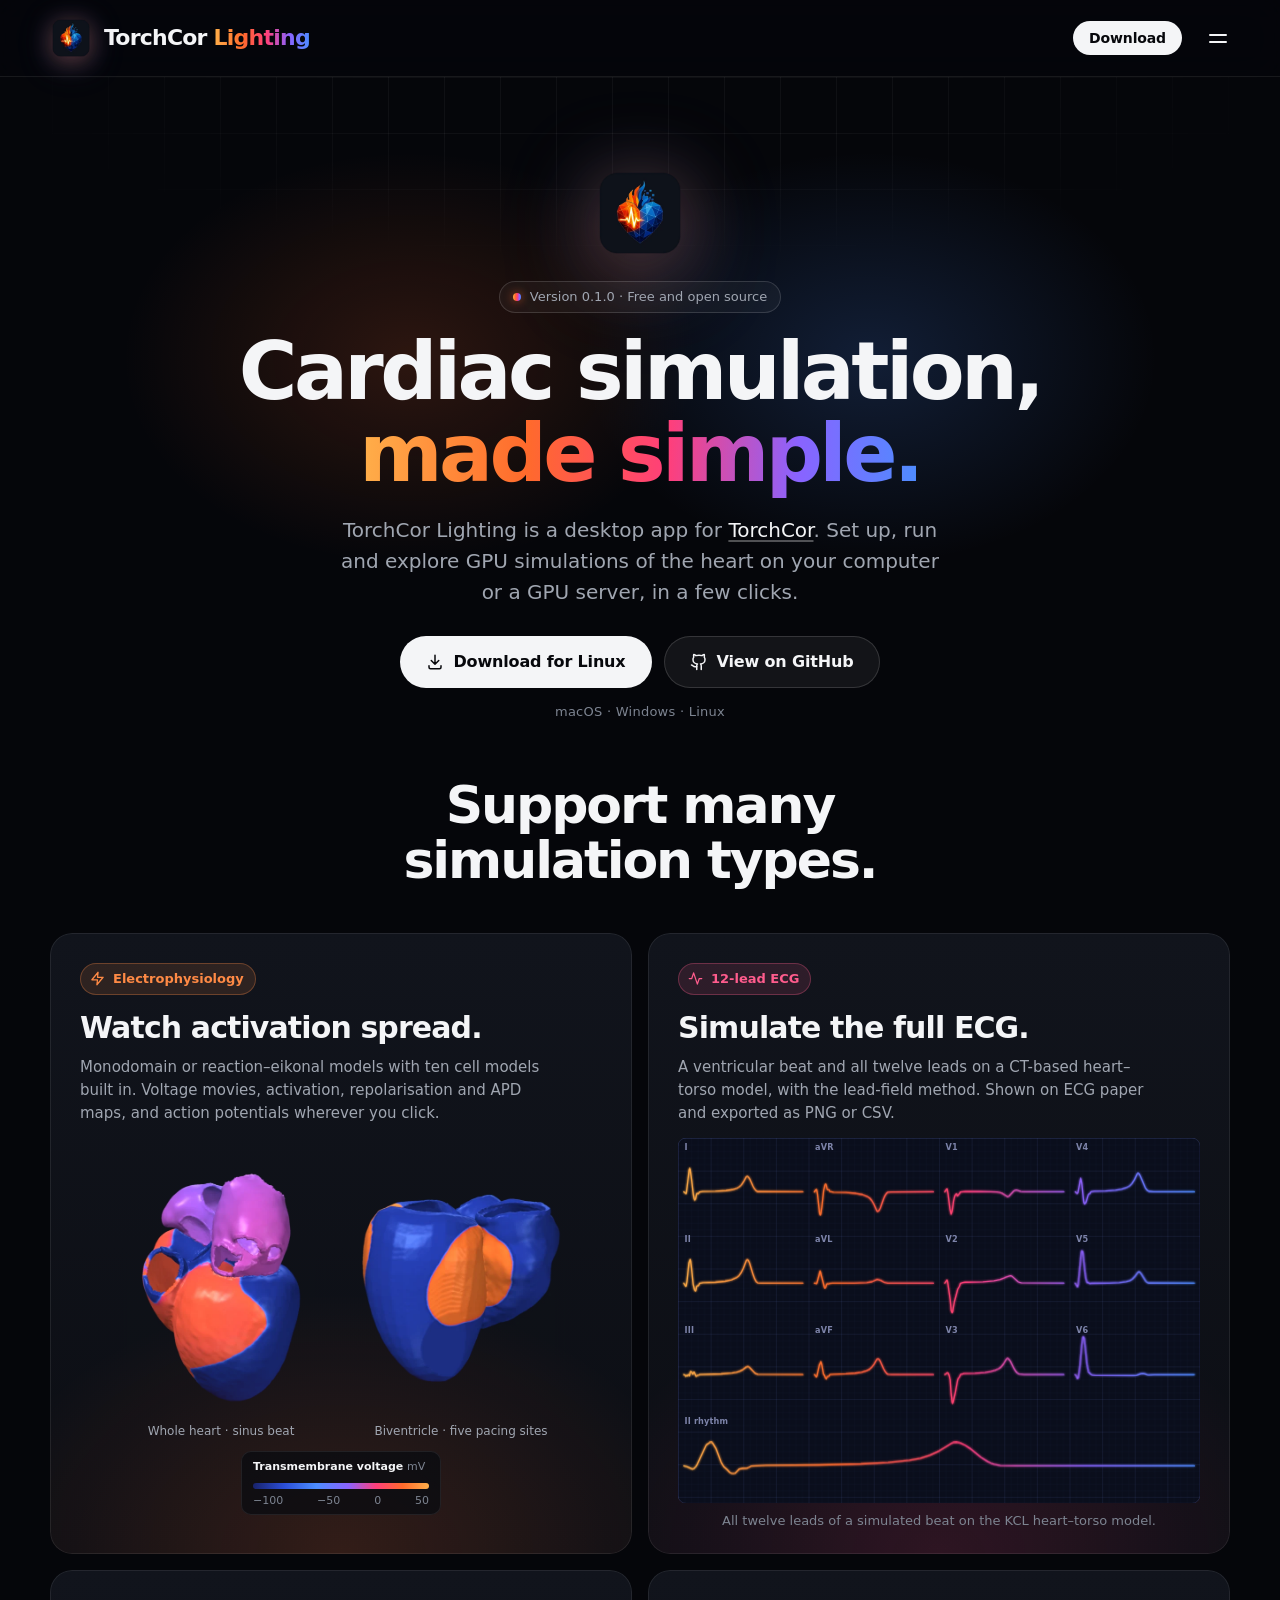
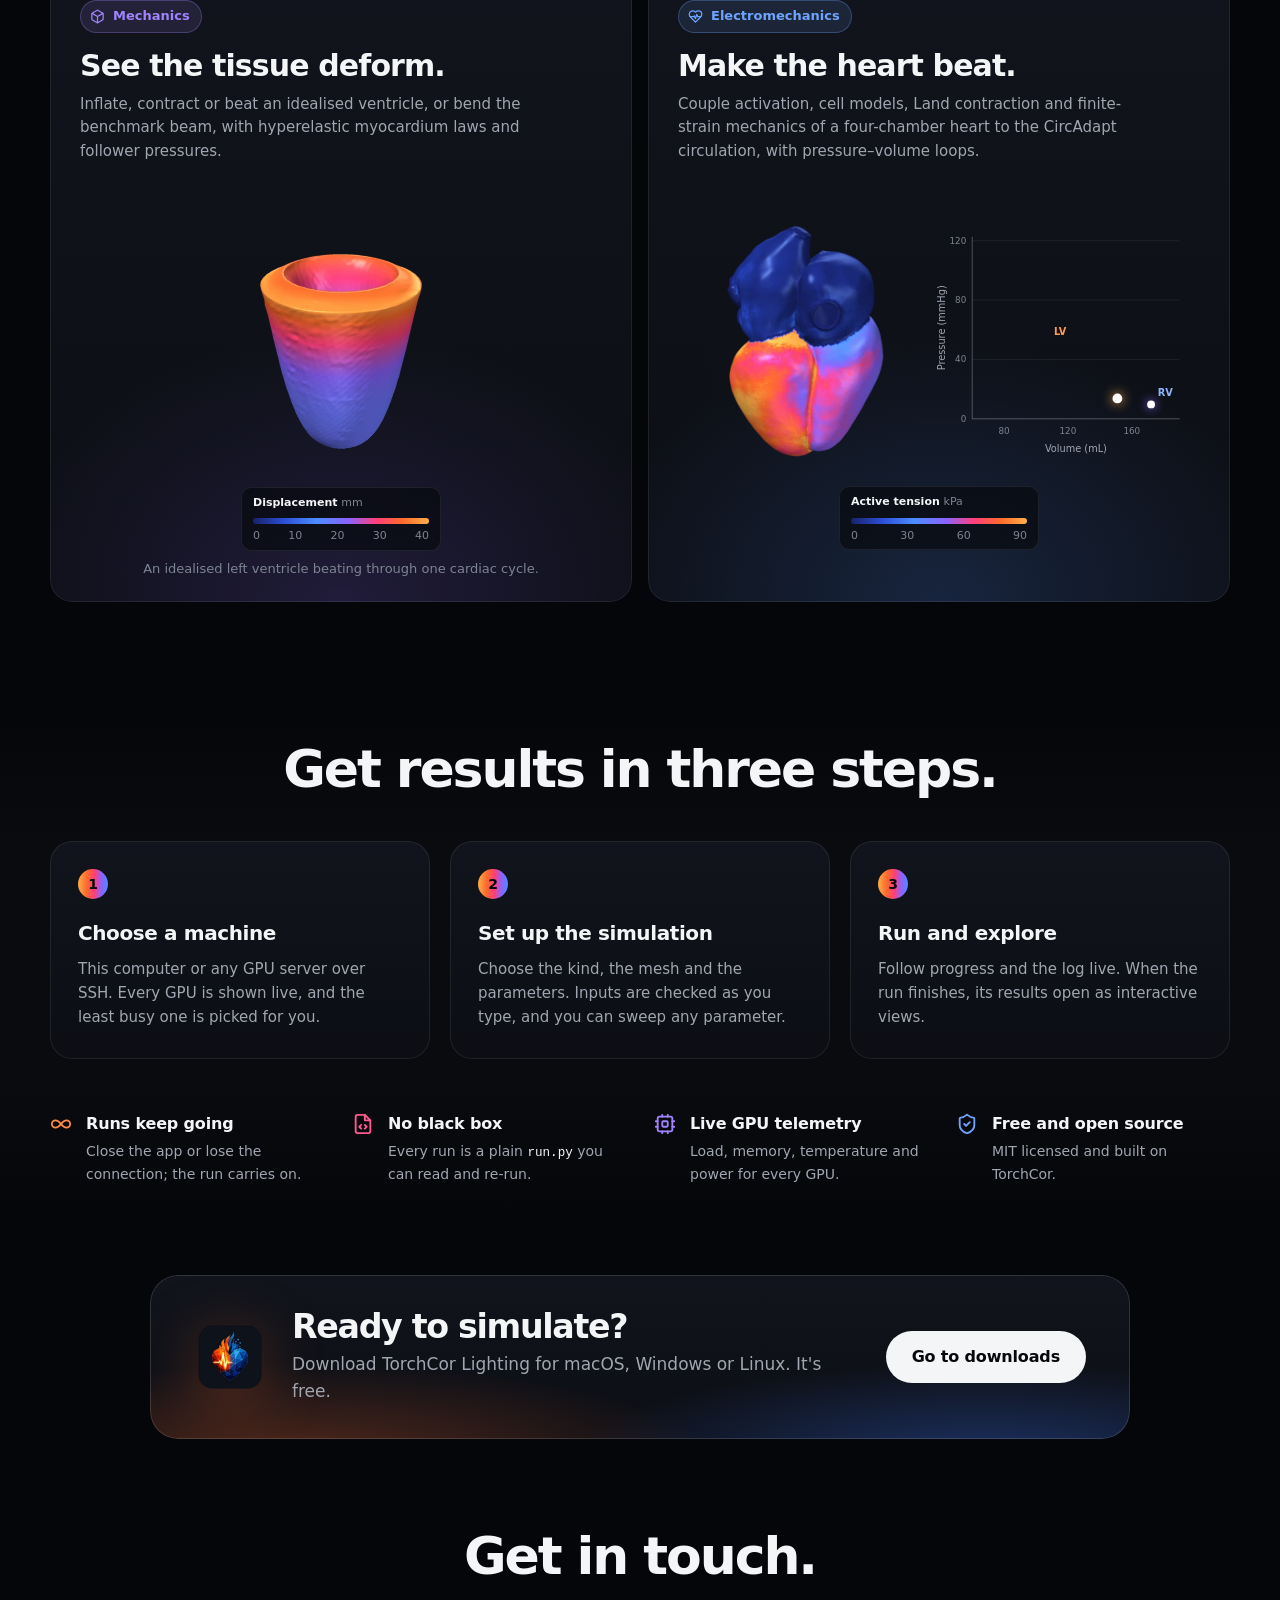
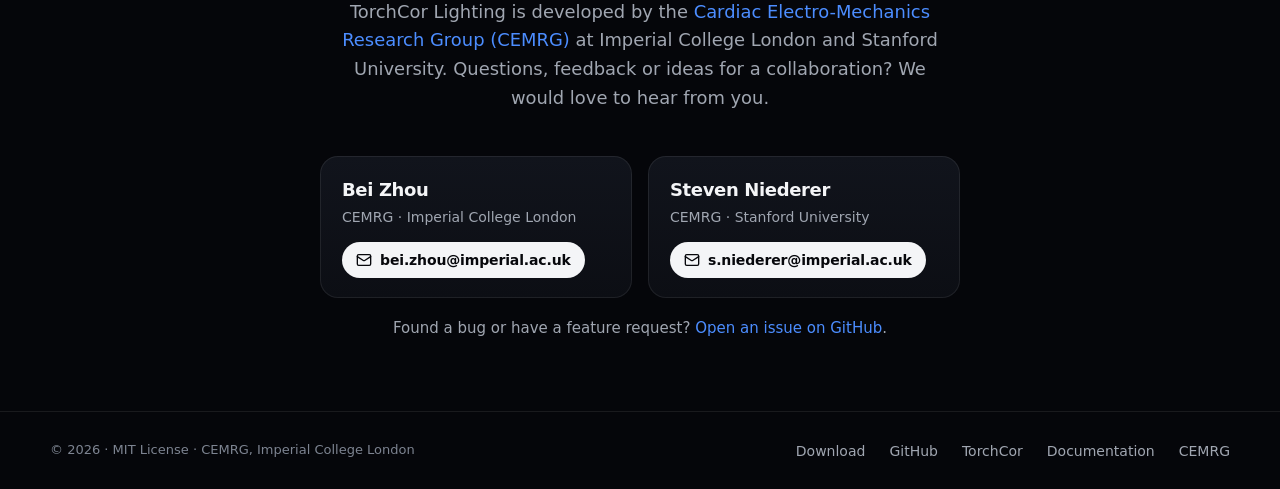
==== commit 344e8faf: "Fix the GitHub build: Python 3.12, Windows tests, macOS runner" ====
--- a/website/index.html
+++ b/website/index.html
@@ -301,7 +301,6 @@
         <div class="contact">
           <div class="contact__grid">
             <div class="contact__card">
-              <div class="avatar" aria-hidden="true">BZ</div>
               <div class="contact__who">
                 <h3>Bei Zhou</h3>
                 <p>CEMRG · Imperial College London</p>
@@ -312,7 +311,6 @@
               </a>
             </div>
             <div class="contact__card">
-              <div class="avatar avatar--blue" aria-hidden="true">SN</div>
               <div class="contact__who">
                 <h3>Steven Niederer</h3>
                 <p>CEMRG · Stanford University</p>
@@ -331,10 +329,6 @@
 
   <footer class="footer">
     <div class="container container--wide footer__inner">
-      <a class="brand brand--footer" href="index.html">
-        <img class="brand__icon" src="assets/img/app-icon-64.webp" width="30" height="30" alt="" loading="lazy">
-        <span class="brand__name">TorchCor <span class="brand__accent">Lighting</span></span>
-      </a>
       <nav class="footer__links" aria-label="Footer">
         <a href="download.html">Download</a>
         <a href="https://github.com/sagebei/torchcor_lighting">GitHub</a>
--- a/website/assets/css/style.css
+++ b/website/assets/css/style.css
@@ -113,8 +113,6 @@
   background: var(--grad); -webkit-background-clip: text; background-clip: text;
   color: transparent; -webkit-text-fill-color: transparent;
 }
-.brand--footer { font-size: 18px; gap: 10px; }
-.brand--footer .brand__icon { width: 32px; height: 32px; }
 .nav__menu-only { display: none; }
 .nav .btn--sm { margin-left: auto; }
 /* the section links live in a small dropdown under the menu icon, at every width */
@@ -326,32 +324,26 @@
 }
 
 /* ---------- Contact ---------- */
-.contact { max-width: 860px; margin: 0 auto; }
-.contact__grid { display: grid; grid-template-columns: repeat(2, minmax(0, 1fr)); gap: 20px; }
+.contact { max-width: 640px; margin: 0 auto; }
+.contact__grid { display: grid; grid-template-columns: repeat(2, minmax(0, 1fr)); gap: 16px; }
 .contact__card {
   display: flex; flex-direction: column; align-items: flex-start; gap: 14px;
-  padding: 26px; border-radius: var(--radius);
+  padding: 20px 22px; border-radius: 18px;
   background: linear-gradient(180deg, var(--surface-2), var(--surface));
   box-shadow: inset 0 0 0 1px var(--border);
 }
-.contact__card .btn { margin-top: auto; }
-.avatar {
-  display: grid; place-items: center; flex: none;
-  width: 60px; height: 60px; border-radius: 50%;
-  background: linear-gradient(135deg, #ffb04a, #ff6a2c 45%, #ff3f7a);
-  font-weight: 700; font-size: 20px; letter-spacing: -0.02em;
-}
-.avatar--blue { background: linear-gradient(135deg, #8a63ff, #4c8dff 55%, #2f6bff); }
-.contact__who h3 { font-size: 22px; font-weight: 700; letter-spacing: -0.02em; }
-.contact__who p { margin-top: 2px; color: var(--muted); font-size: 15px; line-height: 1.5; }
+.contact__card .btn { margin-top: auto; min-height: 36px; padding: 0 14px; gap: 8px; font-size: 14px; }
+.contact__card .btn .i { width: 16px; height: 16px; }
+.contact__who h3 { font-size: 18px; font-weight: 700; letter-spacing: -0.02em; }
+.contact__who p { margin-top: 2px; color: var(--muted); font-size: 14px; line-height: 1.5; }
 .contact__more { margin-top: 18px; text-align: center; color: var(--muted); font-size: 15px; }
 
 /* ---------- Footer ---------- */
 .footer { border-top: 1px solid var(--border); padding: 28px 0; }
-.footer__inner { display: flex; flex-wrap: wrap; align-items: center; gap: 16px 32px; }
+.footer__inner { display: flex; flex-wrap: wrap; align-items: center; gap: 12px 32px; }
 .footer__links { display: flex; flex-wrap: wrap; gap: 8px 24px; margin-left: auto; font-size: 14px; color: var(--muted); }
 .footer__links a:hover { color: var(--text); }
-.footer__legal { width: 100%; font-size: 13px; color: var(--faint); }
+.footer__legal { order: -1; font-size: 13px; color: var(--faint); text-wrap: pretty; }   /* one row: legal left, links right */
 
 /* ---------- Download page ---------- */
 .dl-hero { position: relative; isolation: isolate; text-align: center; padding: clamp(56px, 8vw, 96px) 0 clamp(40px, 5vw, 56px); }
@@ -475,11 +467,13 @@
       radial-gradient(ellipse 75% 26% at 28% 40%, rgba(255, 106, 44, 0.15), transparent 70%),
       radial-gradient(ellipse 75% 26% at 72% 40%, rgba(76, 141, 255, 0.17), transparent 70%);
   }
+  .contact { max-width: 400px; }
   .contact__grid { grid-template-columns: 1fr; }
   .duo--em { grid-template-columns: 1fr; gap: 4px; }
   .duo--em .duo__item { max-width: 300px; margin-inline: auto; width: 100%; }
   .contact__card .btn { width: 100%; }
   .footer__links { margin-left: 0; }
+  .footer__legal { order: 0; width: 100%; }   /* stacked: links, then legal */
 }
 @media (max-width: 480px) {
   .brand { font-size: 19px; gap: 10px; }
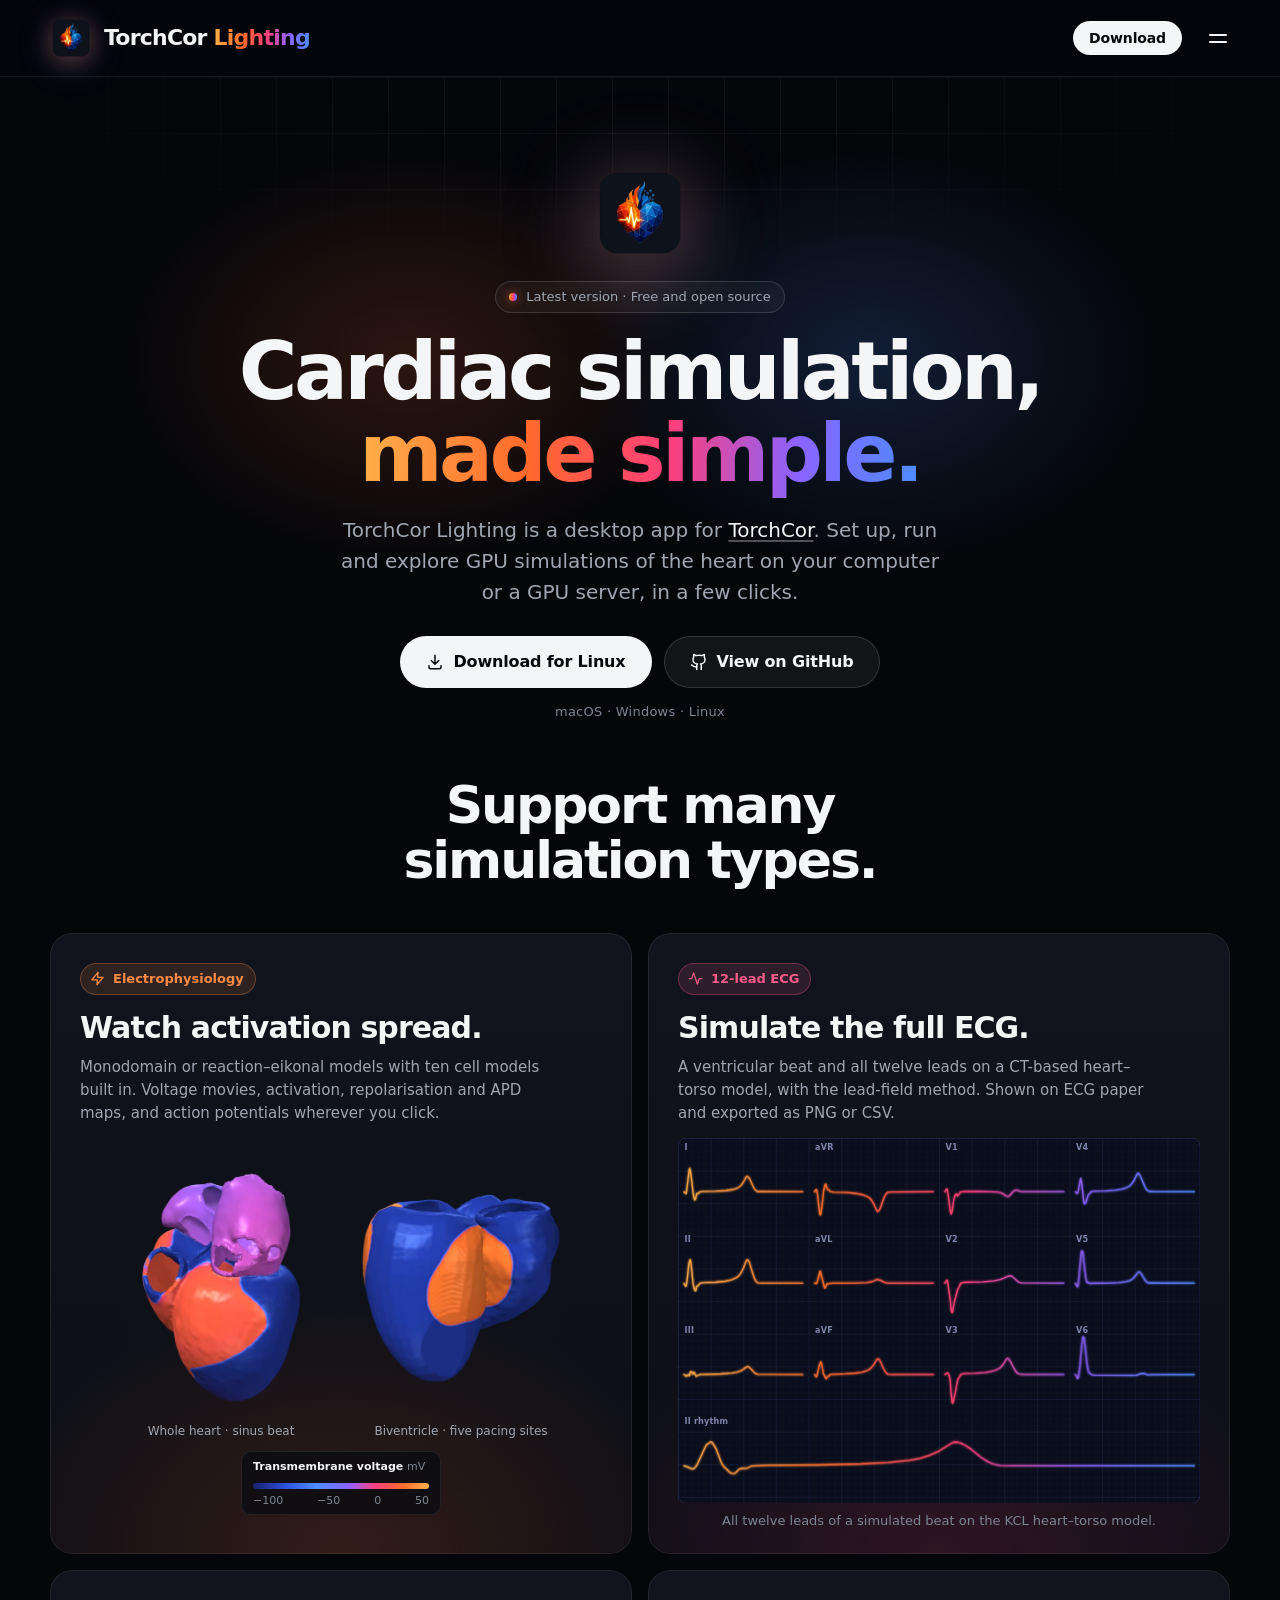
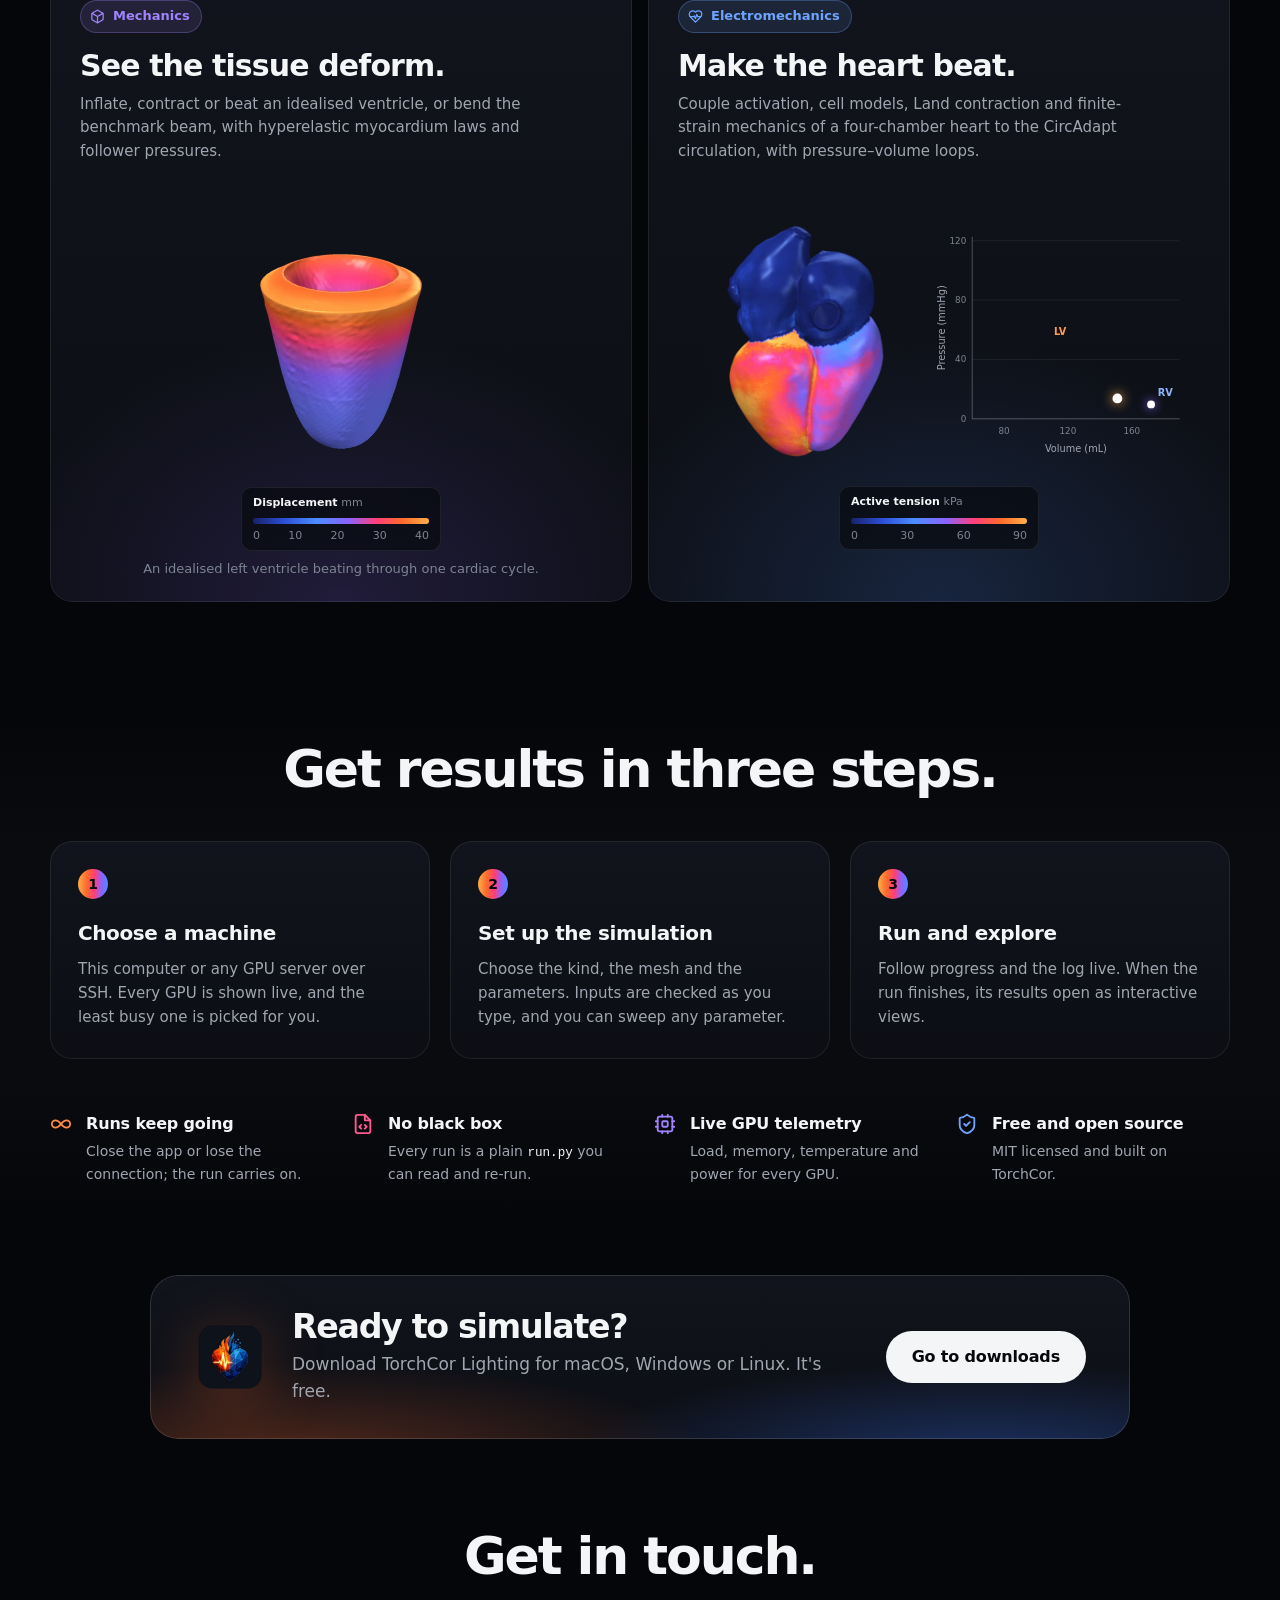
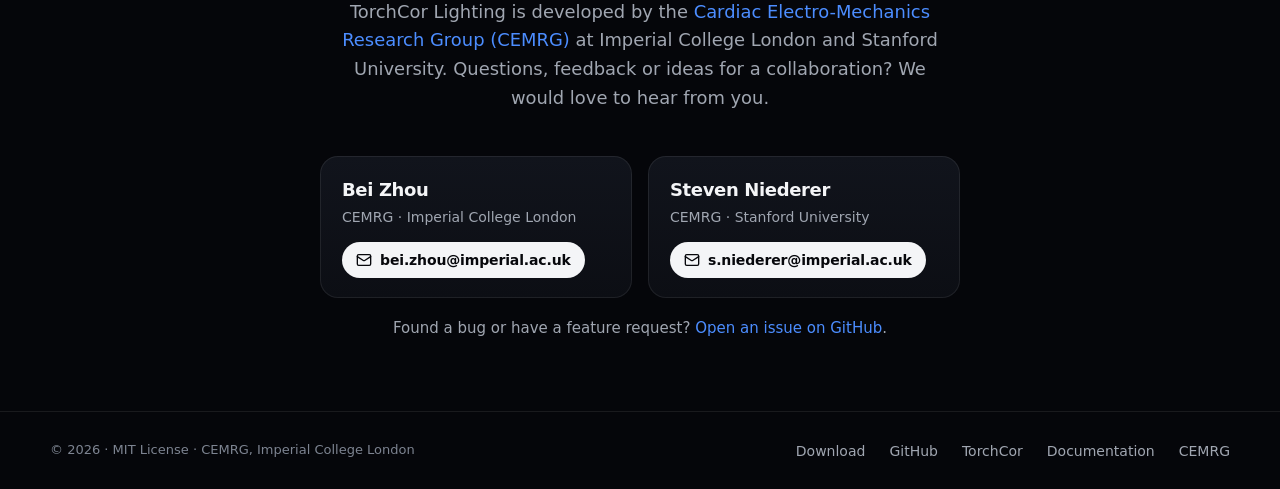
==== commit 59ccd625: "TorchCor Lighting 1.0.0" ====
--- a/website/index.html
+++ b/website/index.html
@@ -41,7 +41,7 @@
     <section class="hero">
       <div class="container hero__inner">
         <img class="hero__icon" src="assets/img/app-icon-256.webp" width="104" height="104" alt="">
-        <p class="pill"><span class="pill__dot"></span><span>Version <span data-version>0.1.0</span> · Free and open source</span></p>
+        <p class="pill"><span class="pill__dot"></span><span><span data-version-label>Latest version</span> · Free and open source</span></p>
         <h1 class="hero__title">Cardiac simulation,<br><span class="grad">made simple.</span></h1>
         <p class="hero__lead">
           TorchCor Lighting is a desktop app for <a href="https://github.com/sagebei/torchcor">TorchCor</a>.
--- a/website/assets/css/style.css
+++ b/website/assets/css/style.css
@@ -394,6 +394,7 @@
   font-size: 12px; font-weight: 700; color: var(--text); background: rgba(255, 255, 255, 0.08);
 }
 .platform__steps b { color: var(--text); font-weight: 600; }
+.platform__steps code { font-size: 0.9em; color: var(--text); overflow-wrap: anywhere; }
 .platform__sum { margin-top: auto; padding-top: 22px; font-size: 13px; color: var(--faint); }
 .platform__sum a { color: var(--muted); text-decoration: underline; text-decoration-color: rgba(255, 255, 255, 0.25); text-underline-offset: 3px; }
 .platform__sum a:hover { color: var(--text); }
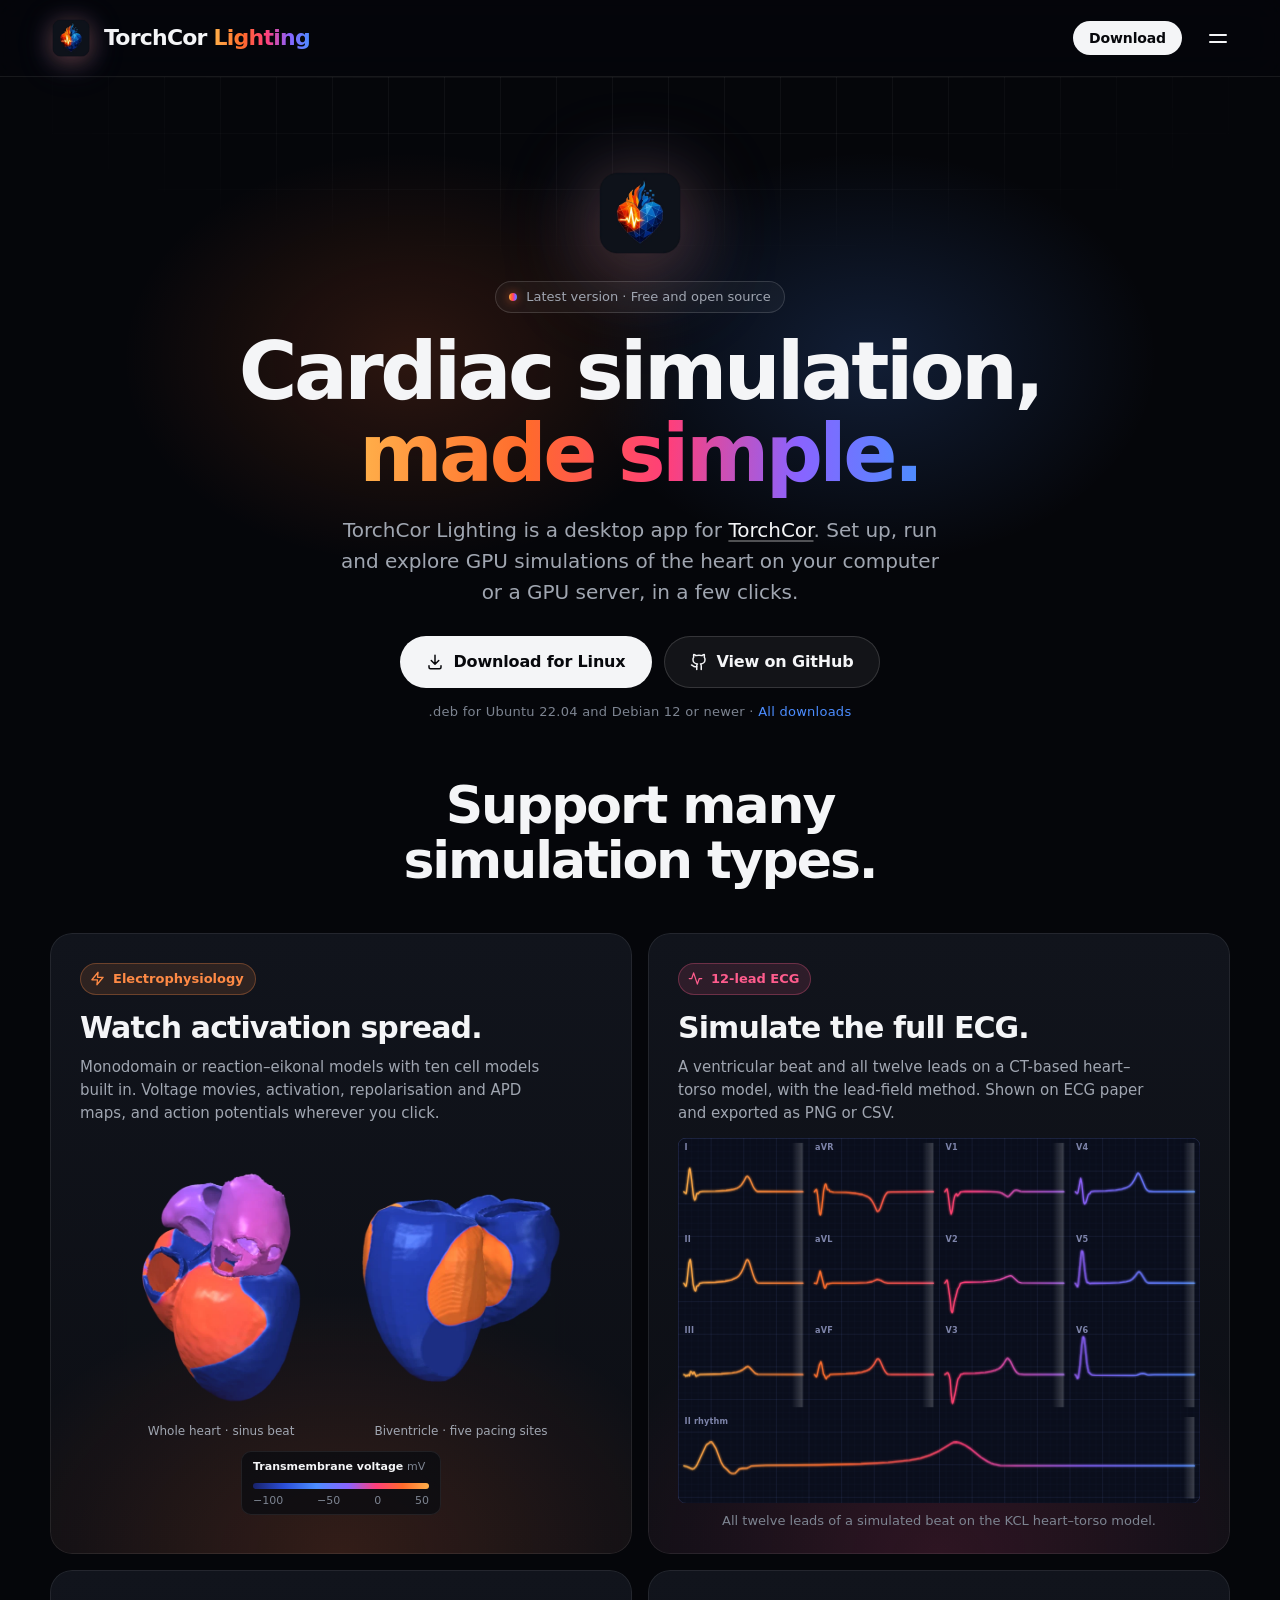
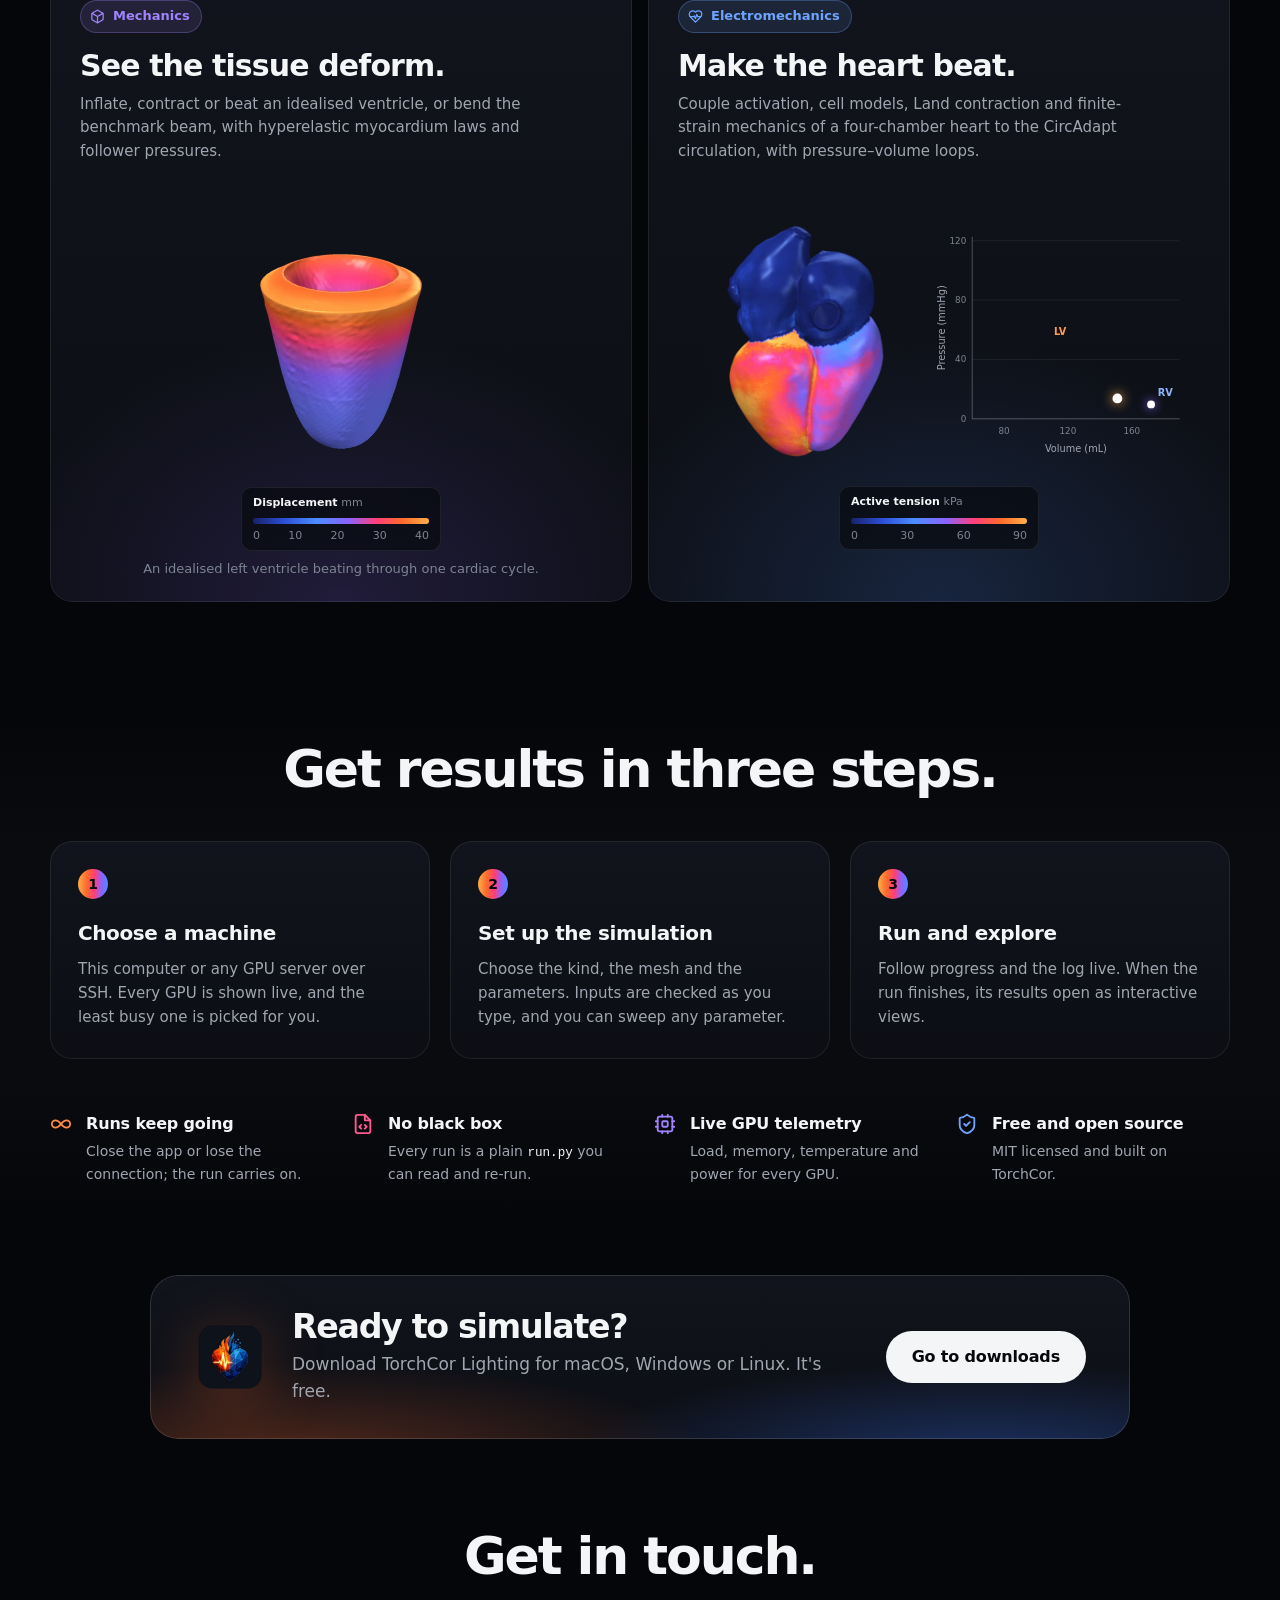
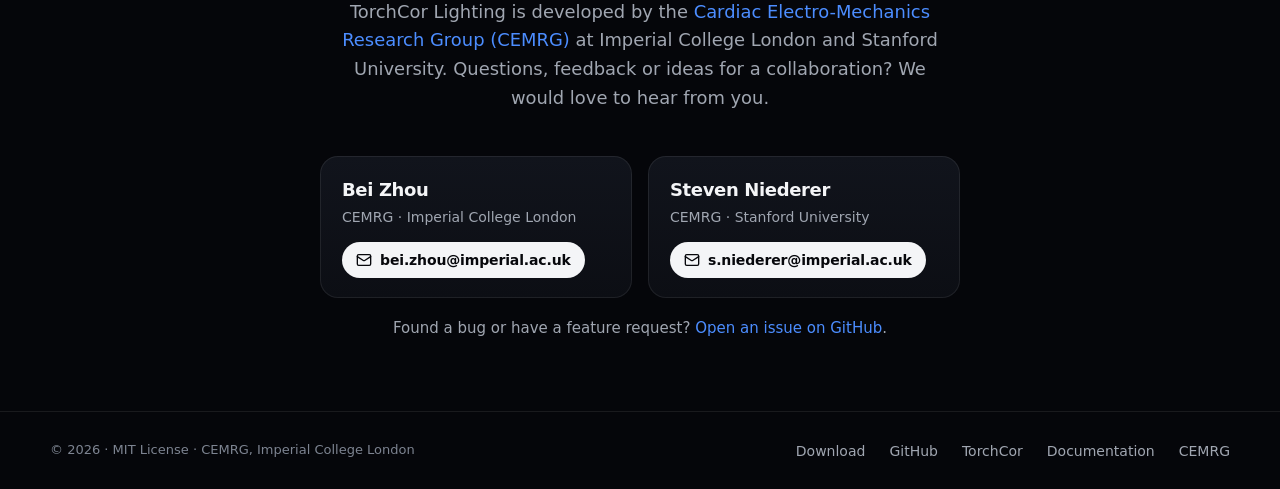
==== commit 7ec0259d: "Website: the home page downloads the visitor's file directly" ====
--- a/website/index.html
+++ b/website/index.html
@@ -57,7 +57,7 @@
             View on GitHub
           </a>
         </div>
-        <p class="hero__platforms">macOS · Windows · Linux</p>
+        <p class="hero__platforms" data-hero-sub>macOS · Windows · Linux</p>
       </div>
     </section>
 
--- a/website/assets/css/style.css
+++ b/website/assets/css/style.css
@@ -173,6 +173,7 @@
 .hero__lead a { color: var(--text); text-decoration: underline; text-decoration-color: rgba(255, 255, 255, 0.3); text-underline-offset: 3px; }
 .hero__cta { display: flex; flex-wrap: wrap; justify-content: center; gap: 12px; margin-top: 28px; }
 .hero__platforms { margin-top: 14px; font-size: 13px; color: var(--faint); letter-spacing: 0.02em; }
+.hero__platforms a { color: var(--blue); }
 
 /* ---------- Sections ---------- */
 .section { padding: clamp(44px, 5.5vw, 72px) 0; position: relative; }
